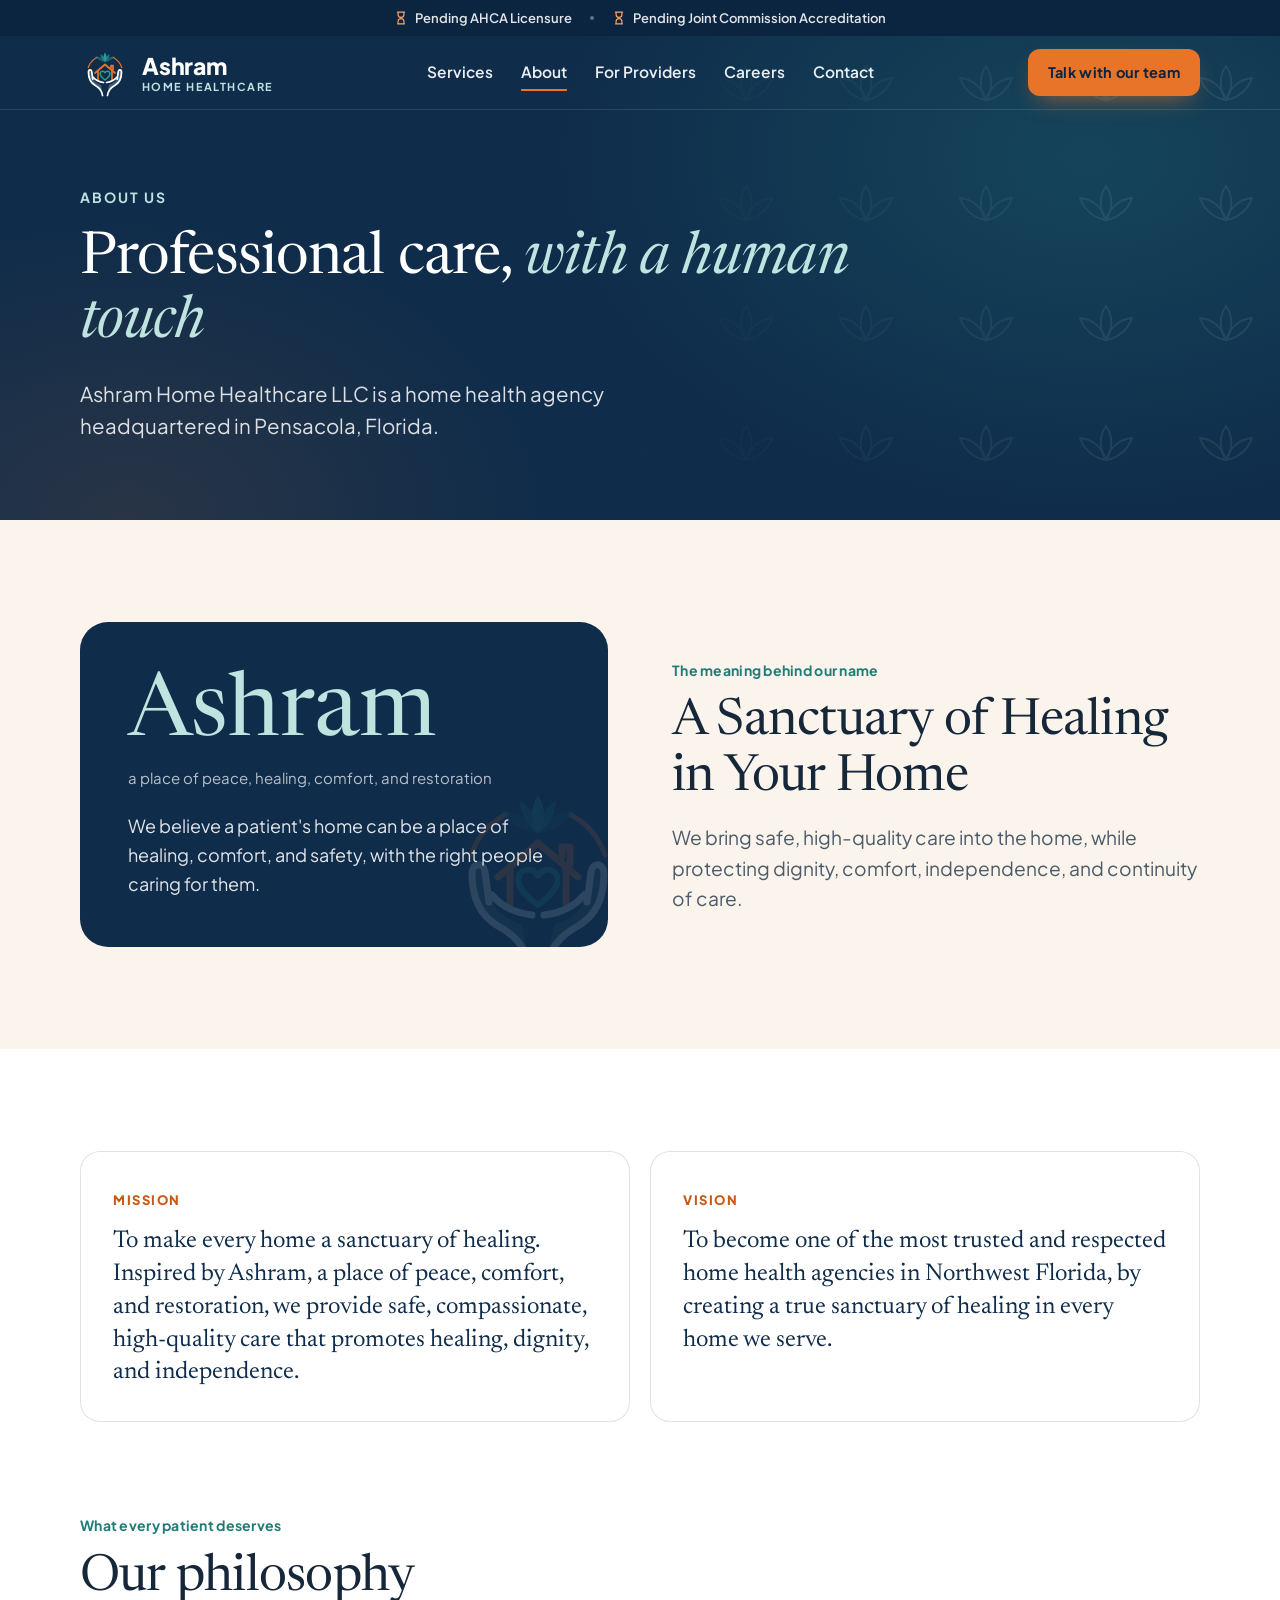
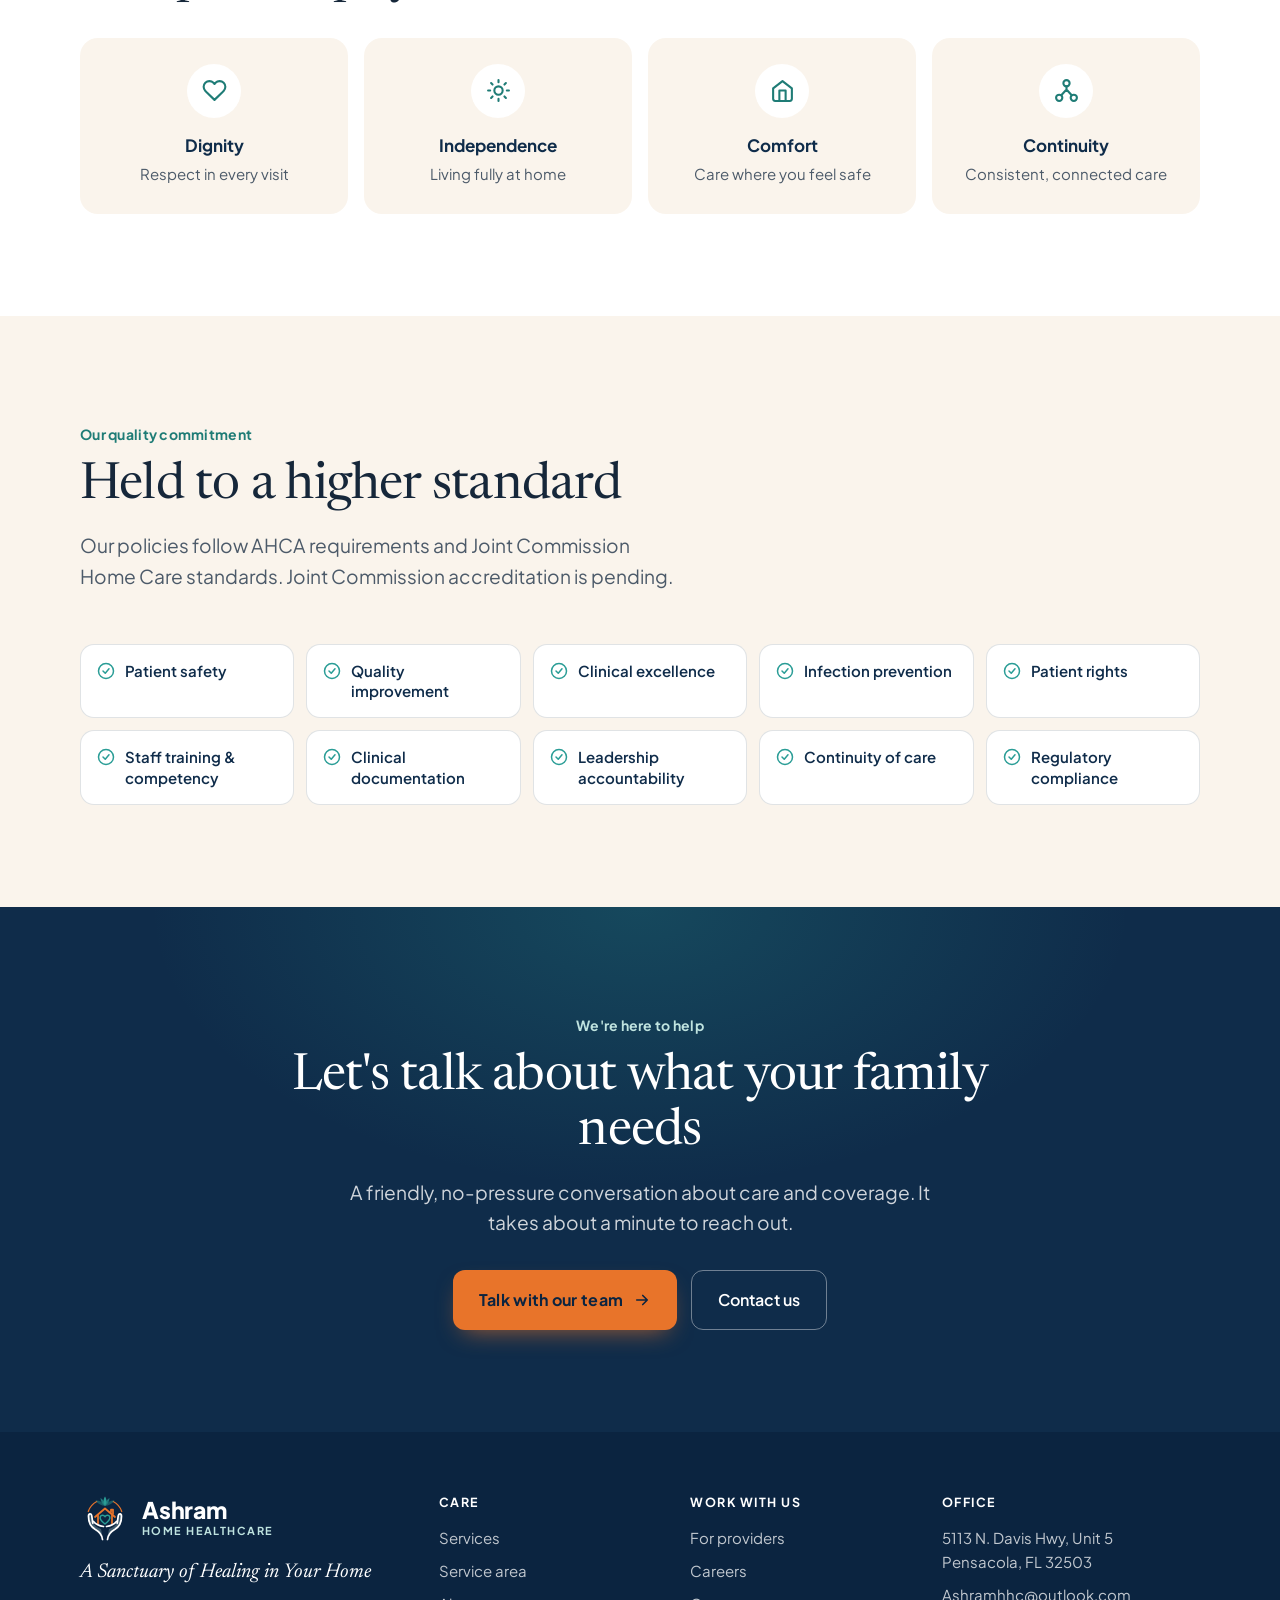
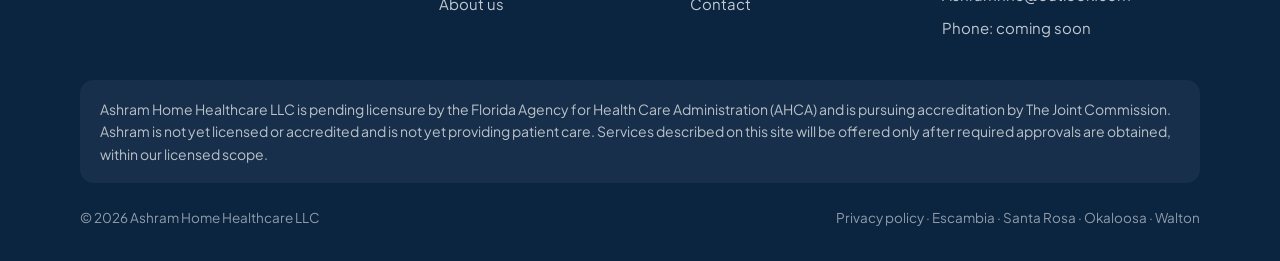
==== about.html @ f052ca24 "Add files via upload" ====
<!DOCTYPE html>
<html lang="en">
<head>
<meta charset="UTF-8">
<meta name="viewport" content="width=device-width, initial-scale=1, viewport-fit=cover">
<title>About Us | Ashram Home Healthcare</title>
<meta name="description" content="The meaning behind Ashram, our mission, vision, and commitment to quality home health care in Pensacola.">
<meta name="theme-color" content="#0F2C4A">
<meta property="og:type" content="website">
<meta property="og:site_name" content="Ashram Home Healthcare">
<meta property="og:title" content="About Us | Ashram Home Healthcare">
<meta property="og:description" content="The meaning behind Ashram, our mission, vision, and commitment to quality home health care in Pensacola.">
<meta property="og:image" content="og-image.png">
<meta name="twitter:card" content="summary_large_image">
<link rel="icon" href="data:image/svg+xml,%3Csvg xmlns='http://www.w3.org/2000/svg' viewBox='0 0 200 200'%3E%3Crect width='200' height='200' rx='40' fill='%23FAF4EC'/%3E%3Cpath d='M62 100 L100 66 L138 100' fill='none' stroke='%23E8742A' stroke-width='12' stroke-linecap='round' stroke-linejoin='round'/%3E%3Cpath d='M100 150 C80 134 70 122 76 110 C82 99 95 101 100 111 C105 101 118 99 124 110 C130 122 120 134 100 150Z' fill='none' stroke='%232A9D96' stroke-width='11'/%3E%3C/svg%3E">
<link rel="preconnect" href="https://fonts.googleapis.com">
<link rel="preconnect" href="https://fonts.gstatic.com" crossorigin>
<link href="https://fonts.googleapis.com/css2?family=Newsreader:ital,opsz,wght@0,6..72,400;0,6..72,500;1,6..72,400&family=Plus+Jakarta+Sans:wght@400;500;600;700;800&display=swap" rel="stylesheet">
<link rel="stylesheet" href="styles.css">
<script src="config.js"></script>
<script type="application/ld+json">{"@context":"https://schema.org","@type":"MedicalBusiness","name":"Ashram Home Healthcare LLC","slogan":"A Sanctuary of Healing in Your Home","email":"Ashramhhc@outlook.com","address":{"@type":"PostalAddress","streetAddress":"5113 N. Davis Highway, Unit 5","addressLocality":"Pensacola","addressRegion":"FL","postalCode":"32503","addressCountry":"US"},"areaServed":["Escambia County, FL","Santa Rosa County, FL","Okaloosa County, FL","Walton County, FL"]}</script>
</head>
<body>
<a class="skip" href="#main">Skip to content</a>
<svg width="0" height="0" style="position:absolute" aria-hidden="true">
  <defs>
    <symbol id="i-phone" viewBox="0 0 24 24"><path fill="none" stroke="currentColor" stroke-width="2" stroke-linecap="round" stroke-linejoin="round" d="M22 16.9v3a2 2 0 0 1-2.2 2 19.8 19.8 0 0 1-8.6-3.1 19.5 19.5 0 0 1-6-6A19.8 19.8 0 0 1 2.1 4.2 2 2 0 0 1 4.1 2h3a2 2 0 0 1 2 1.7c.1 1 .4 1.9.7 2.8a2 2 0 0 1-.5 2.1L8 9.9a16 16 0 0 0 6 6l1.3-1.3a2 2 0 0 1 2.1-.4c.9.3 1.8.6 2.8.7a2 2 0 0 1 1.7 2z"/></symbol>
    <symbol id="i-check" viewBox="0 0 24 24"><path fill="none" stroke="currentColor" stroke-width="2.4" stroke-linecap="round" stroke-linejoin="round" d="M20 6 9 17l-5-5"/></symbol>
    <symbol id="i-check-circle" viewBox="0 0 24 24"><g fill="none" stroke="currentColor" stroke-width="2" stroke-linecap="round" stroke-linejoin="round"><circle cx="12" cy="12" r="10"/><path d="m8 12 3 3 5-6"/></g></symbol>
    <symbol id="i-shield" viewBox="0 0 24 24"><g fill="none" stroke="currentColor" stroke-width="2" stroke-linecap="round" stroke-linejoin="round"><path d="M12 22s8-4 8-10V5l-8-3-8 3v7c0 6 8 10 8 10z"/><path d="m9 12 2 2 4-4"/></g></symbol>
    <symbol id="i-star" viewBox="0 0 24 24"><path fill="currentColor" d="m12 2 3.1 6.3 6.9 1-5 4.9 1.2 6.8L12 17.8 5.8 21l1.2-6.8-5-4.9 6.9-1z"/></symbol>
    <symbol id="i-camera" viewBox="0 0 24 24"><g fill="none" stroke="currentColor" stroke-width="2" stroke-linecap="round" stroke-linejoin="round"><path d="M23 19a2 2 0 0 1-2 2H3a2 2 0 0 1-2-2V8a2 2 0 0 1 2-2h4l2-3h6l2 3h4a2 2 0 0 1 2 2z"/><circle cx="12" cy="13" r="4"/></g></symbol>
    <symbol id="i-arrow-r" viewBox="0 0 24 24"><path fill="none" stroke="currentColor" stroke-width="2.2" stroke-linecap="round" stroke-linejoin="round" d="M5 12h14M13 6l6 6-6 6"/></symbol>
    <symbol id="i-arrow-l" viewBox="0 0 24 24"><path fill="none" stroke="currentColor" stroke-width="2.2" stroke-linecap="round" stroke-linejoin="round" d="M19 12H5M11 6l-6 6 6 6"/></symbol>
    <symbol id="i-pin" viewBox="0 0 24 24"><g fill="none" stroke="currentColor" stroke-width="2" stroke-linecap="round" stroke-linejoin="round"><path d="M21 10c0 7-9 13-9 13S3 17 3 10a9 9 0 0 1 18 0z"/><circle cx="12" cy="10" r="3"/></g></symbol>
    <symbol id="i-clock" viewBox="0 0 24 24"><g fill="none" stroke="currentColor" stroke-width="2" stroke-linecap="round"><circle cx="12" cy="12" r="10"/><path d="M12 6v6l4 2"/></g></symbol>
    <symbol id="i-mail" viewBox="0 0 24 24"><g fill="none" stroke="currentColor" stroke-width="2" stroke-linecap="round" stroke-linejoin="round"><rect x="2" y="4" width="20" height="16" rx="2"/><path d="m22 6-10 7L2 6"/></g></symbol>
    <symbol id="i-lock" viewBox="0 0 24 24"><g fill="none" stroke="currentColor" stroke-width="2" stroke-linecap="round" stroke-linejoin="round"><rect x="3" y="11" width="18" height="11" rx="2"/><path d="M7 11V7a5 5 0 0 1 10 0v4"/></g></symbol>
    <symbol id="i-info" viewBox="0 0 24 24"><g fill="none" stroke="currentColor" stroke-width="2" stroke-linecap="round"><circle cx="12" cy="12" r="10"/><path d="M12 16v-4M12 8h.01"/></g></symbol>
    <symbol id="i-heart" viewBox="0 0 24 24"><path fill="none" stroke="currentColor" stroke-width="2" stroke-linecap="round" stroke-linejoin="round" d="M20.8 4.6a5.5 5.5 0 0 0-7.8 0L12 5.7l-1-1.1a5.5 5.5 0 0 0-7.8 7.8l1 1.1L12 21l7.8-7.5 1-1.1a5.5 5.5 0 0 0 0-7.8z"/></symbol>
    <symbol id="i-hand" viewBox="0 0 24 24"><g fill="none" stroke="currentColor" stroke-width="2" stroke-linecap="round" stroke-linejoin="round"><path d="M11 14h2a2 2 0 0 0 0-4h-3c-.6 0-1.1.2-1.4.6L3 16"/><path d="m7 20 1.6-1.4c.3-.4.8-.6 1.4-.6h4c1.1 0 2.1-.4 2.8-1.2l4.6-4.4a2 2 0 0 0-2.8-2.8L14.4 13.4"/><path d="m2 15 6 6"/></g></symbol>
    <symbol id="i-sun" viewBox="0 0 24 24"><g fill="none" stroke="currentColor" stroke-width="2" stroke-linecap="round"><circle cx="12" cy="12" r="4"/><path d="M12 2v2M12 20v2M4.9 4.9l1.4 1.4M17.7 17.7l1.4 1.4M2 12h2M20 12h2M4.9 19.1l1.4-1.4M17.7 6.3l1.4-1.4"/></g></symbol>
    <symbol id="i-moon" viewBox="0 0 24 24"><path fill="none" stroke="currentColor" stroke-width="2" stroke-linecap="round" stroke-linejoin="round" d="M21 12.8A9 9 0 1 1 11.2 3a7 7 0 0 0 9.8 9.8z"/></symbol>
    <symbol id="i-user" viewBox="0 0 24 24"><g fill="none" stroke="currentColor" stroke-width="2" stroke-linecap="round" stroke-linejoin="round"><path d="M20 21v-2a4 4 0 0 0-4-4H8a4 4 0 0 0-4 4v2"/><circle cx="12" cy="7" r="4"/></g></symbol>
    <symbol id="i-users" viewBox="0 0 24 24"><g fill="none" stroke="currentColor" stroke-width="2" stroke-linecap="round" stroke-linejoin="round"><path d="M17 21v-2a4 4 0 0 0-4-4H5a4 4 0 0 0-4 4v2"/><circle cx="9" cy="7" r="4"/><path d="M23 21v-2a4 4 0 0 0-3-3.9M16 3.1a4 4 0 0 1 0 7.8"/></g></symbol>
    <symbol id="i-home" viewBox="0 0 24 24"><g fill="none" stroke="currentColor" stroke-width="2" stroke-linecap="round" stroke-linejoin="round"><path d="m3 10 9-7 9 7v10a2 2 0 0 1-2 2H5a2 2 0 0 1-2-2z"/><path d="M9 22V12h6v10"/></g></symbol>
    <symbol id="i-bath" viewBox="0 0 24 24"><g fill="none" stroke="currentColor" stroke-width="2" stroke-linecap="round" stroke-linejoin="round"><path d="M9 6 6.5 3.5a1.5 1.5 0 0 0-2.1 0L4 4a1.5 1.5 0 0 0-.4 1V17a2 2 0 0 0 2 2h12a2 2 0 0 0 2-2v-5H2"/><path d="M7 19v2M17 19v2"/></g></symbol>
    <symbol id="i-meal" viewBox="0 0 24 24"><g fill="none" stroke="currentColor" stroke-width="2" stroke-linecap="round" stroke-linejoin="round"><path d="M3 2v7c0 1.1.9 2 2 2h2a2 2 0 0 0 2-2V2M6 2v20M21 15V2a5 5 0 0 0-5 5v6c0 1.1.9 2 2 2h3zm0 0v7"/></g></symbol>
    <symbol id="i-pill" viewBox="0 0 24 24"><g fill="none" stroke="currentColor" stroke-width="2" stroke-linecap="round" stroke-linejoin="round"><path d="m10.5 20.5 10-10a4.95 4.95 0 1 0-7-7l-10 10a4.95 4.95 0 1 0 7 7z"/><path d="m8.5 8.5 7 7"/></g></symbol>
    <symbol id="i-chat" viewBox="0 0 24 24"><path fill="none" stroke="currentColor" stroke-width="2" stroke-linecap="round" stroke-linejoin="round" d="M21 11.5a8.4 8.4 0 0 1-9 8.4 8.5 8.5 0 0 1-3.8-.9L3 21l1.9-5.7A8.5 8.5 0 1 1 21 11.5z"/></symbol>
    <symbol id="i-car" viewBox="0 0 24 24"><g fill="none" stroke="currentColor" stroke-width="2" stroke-linecap="round" stroke-linejoin="round"><path d="M5 17H3v-5l2-5h14l2 5v5h-2"/><circle cx="7" cy="17" r="2"/><circle cx="17" cy="17" r="2"/><path d="M9 17h6M3 12h18"/></g></symbol>
    <symbol id="i-brain" viewBox="0 0 24 24"><g fill="none" stroke="currentColor" stroke-width="2" stroke-linecap="round" stroke-linejoin="round"><path d="M9.5 2A2.5 2.5 0 0 1 12 4.5v15a2.5 2.5 0 0 1-4.96.44 2.5 2.5 0 0 1-2.96-3.08 3 3 0 0 1-.34-5.58 2.5 2.5 0 0 1 1.32-4.24A2.5 2.5 0 0 1 9.5 2z"/><path d="M14.5 2A2.5 2.5 0 0 0 12 4.5v15a2.5 2.5 0 0 0 4.96.44 2.5 2.5 0 0 0 2.96-3.08 3 3 0 0 0 .34-5.58 2.5 2.5 0 0 0-1.32-4.24A2.5 2.5 0 0 0 14.5 2z"/></g></symbol>
    <symbol id="i-hospital" viewBox="0 0 24 24"><g fill="none" stroke="currentColor" stroke-width="2" stroke-linecap="round" stroke-linejoin="round"><rect x="3" y="3" width="18" height="18" rx="3"/><path d="M12 8v8M8 12h8"/></g></symbol>
    <symbol id="i-broom" viewBox="0 0 24 24"><g fill="none" stroke="currentColor" stroke-width="2" stroke-linecap="round" stroke-linejoin="round"><path d="m13 11 8-8"/><path d="M8.5 11.5 12.5 15.5 9 22l-7-7z"/><path d="m6 18 2-2"/></g></symbol>
    <symbol id="i-wallet" viewBox="0 0 24 24"><g fill="none" stroke="currentColor" stroke-width="2" stroke-linecap="round" stroke-linejoin="round"><path d="M20 12V8H6a2 2 0 0 1 0-4h12v4"/><path d="M4 6v12a2 2 0 0 0 2 2h14v-4"/><path d="M18 12a2 2 0 0 0 0 4h4v-4z"/></g></symbol>
    <symbol id="i-doc" viewBox="0 0 24 24"><g fill="none" stroke="currentColor" stroke-width="2" stroke-linecap="round" stroke-linejoin="round"><path d="M14 2H6a2 2 0 0 0-2 2v16a2 2 0 0 0 2 2h12a2 2 0 0 0 2-2V8z"/><path d="M14 2v6h6M9 13h6M9 17h6"/></g></symbol>
    <symbol id="i-flag" viewBox="0 0 24 24"><g fill="none" stroke="currentColor" stroke-width="2" stroke-linecap="round" stroke-linejoin="round"><path d="M4 15s1-1 4-1 5 2 8 2 4-1 4-1V3s-1 1-4 1-5-2-8-2-4 1-4 1z"/><path d="M4 22v-7"/></g></symbol>
    <symbol id="i-medicaid" viewBox="0 0 24 24"><g fill="none" stroke="currentColor" stroke-width="2" stroke-linecap="round" stroke-linejoin="round"><path d="M3 21h18M5 21V10M19 21V10M9 21v-6h6v6M2 10l10-7 10 7"/></g></symbol>


    <symbol id="i-hourglass" viewBox="0 0 24 24"><path fill="none" stroke="currentColor" stroke-width="2" stroke-linecap="round" stroke-linejoin="round" d="M6 2h12M6 22h12M7 2v4a5 5 0 0 0 10 0V2M7 22v-4a5 5 0 0 1 10 0v4"/></symbol>
    <symbol id="i-steth" viewBox="0 0 24 24"><g fill="none" stroke="currentColor" stroke-width="2" stroke-linecap="round" stroke-linejoin="round"><path d="M5 2H4a2 2 0 0 0-2 2v5a6 6 0 0 0 12 0V4a2 2 0 0 0-2-2h-1"/><path d="M8 15v1a6 6 0 0 0 12 0v-4"/><circle cx="20" cy="10" r="2"/></g></symbol>
    <symbol id="i-drop" viewBox="0 0 24 24"><g fill="none" stroke="currentColor" stroke-width="2" stroke-linecap="round" stroke-linejoin="round"><path d="M12 2.7 17.7 8.3a8 8 0 1 1-11.4 0z"/><path d="M12 11v6M9 14h6"/></g></symbol>
    <symbol id="i-bandage" viewBox="0 0 24 24"><g fill="none" stroke="currentColor" stroke-width="2" stroke-linecap="round" stroke-linejoin="round"><rect x="2" y="7" width="20" height="10" rx="5" transform="rotate(-45 12 12)"/><path d="M12 10h.01M10 12h.01M14 12h.01M12 14h.01"/></g></symbol>
    <symbol id="i-book" viewBox="0 0 24 24"><g fill="none" stroke="currentColor" stroke-width="2" stroke-linecap="round" stroke-linejoin="round"><path d="M4 19.5A2.5 2.5 0 0 1 6.5 17H20V2H6.5A2.5 2.5 0 0 0 4 4.5z"/><path d="M6.5 17A2.5 2.5 0 0 0 4 19.5 2.5 2.5 0 0 0 6.5 22H20v-5"/></g></symbol>
    <symbol id="i-network" viewBox="0 0 24 24"><g fill="none" stroke="currentColor" stroke-width="2" stroke-linecap="round" stroke-linejoin="round"><circle cx="12" cy="5" r="3"/><circle cx="5" cy="19" r="3"/><circle cx="19" cy="19" r="3"/><path d="M12 8v3M12 11l-5 5.5M12 11l5 5.5"/></g></symbol>
    <symbol id="i-clipboard" viewBox="0 0 24 24"><g fill="none" stroke="currentColor" stroke-width="2" stroke-linecap="round" stroke-linejoin="round"><rect x="8" y="2" width="8" height="4" rx="1"/><path d="M16 4h2a2 2 0 0 1 2 2v14a2 2 0 0 1-2 2H6a2 2 0 0 1-2-2V6a2 2 0 0 1 2-2h2"/><path d="m9 14 2 2 4-4"/></g></symbol>
    <symbol id="i-briefcase" viewBox="0 0 24 24"><g fill="none" stroke="currentColor" stroke-width="2" stroke-linecap="round" stroke-linejoin="round"><rect x="2" y="7" width="20" height="14" rx="2"/><path d="M16 21V5a2 2 0 0 0-2-2h-4a2 2 0 0 0-2 2v16"/></g></symbol>
    <symbol id="i-building" viewBox="0 0 24 24"><g fill="none" stroke="currentColor" stroke-width="2" stroke-linecap="round" stroke-linejoin="round"><path d="M3 21h18M5 21V5a2 2 0 0 1 2-2h10a2 2 0 0 1 2 2v16M9 7h2M13 7h2M9 11h2M13 11h2M9 15h2M13 15h2"/></g></symbol>
    <symbol id="i-send" viewBox="0 0 24 24"><g fill="none" stroke="currentColor" stroke-width="2" stroke-linecap="round" stroke-linejoin="round"><path d="M22 2 11 13M22 2l-7 20-4-9-9-4z"/></g></symbol>
    <symbol id="i-map" viewBox="0 0 24 24"><g fill="none" stroke="currentColor" stroke-width="2" stroke-linecap="round" stroke-linejoin="round"><path d="M1 6v16l7-4 8 4 7-4V2l-7 4-8-4z"/><path d="M8 2v16M16 6v16"/></g></symbol>
    <symbol id="i-dollar" viewBox="0 0 24 24"><path fill="none" stroke="currentColor" stroke-width="2" stroke-linecap="round" stroke-linejoin="round" d="M12 1v22M17 5H9.5a3.5 3.5 0 0 0 0 7h5a3.5 3.5 0 0 1 0 7H6"/></symbol>
    <symbol id="i-plus" viewBox="0 0 24 24"><path fill="none" stroke="currentColor" stroke-width="2.6" stroke-linecap="round" d="M12 5v14M5 12h14"/></symbol>
    <!-- Logo mark, rebuilt as vector from the Ashram logo -->
    <symbol id="logo-mark" viewBox="0 0 200 200">
      <!-- soft hand fill -->
      <path fill="var(--handfill)" d="M92 190c-3-22-14-32-32-42-17-10-26-27-26-52 0-9 9-11 12-3l5 27c5 13 17 22 33 28z"/>
      <path fill="var(--handfill)" d="M108 190c3-22 14-32 32-42 17-10 26-27 26-52 0-9-9-11-12-3l-5 27c-5 13-17 22-33 28z"/>
      <!-- orange arcs -->
      <path d="M33 78a72 72 0 0 1 34-40" fill="none" stroke="#E8742A" stroke-width="5" stroke-linecap="round"/>
      <path d="M133 38a72 72 0 0 1 34 40" fill="none" stroke="#E8742A" stroke-width="5" stroke-linecap="round"/>
      <!-- lotus -->
      <g fill="#2A9D96">
        <path opacity=".45" d="M100 56c-14-2-30-9-38-22 13-1 31 6 38 22z"/>
        <path opacity=".45" d="M100 56c14-2 30-9 38-22-13-1-31 6-38 22z"/>
        <path opacity=".7" d="M100 56c-9-6-18-18-18-32 10 5 17 17 18 32z"/>
        <path opacity=".7" d="M100 56c9-6 18-18 18-32-10 5-17 17-18 32z"/>
        <path d="M100 56c-7-9-9-24-0-38 9 14 7 29 0 38z"/>
      </g>
      <!-- house -->
      <g fill="none" stroke="#E8742A" stroke-width="7" stroke-linecap="round" stroke-linejoin="round">
        <path d="M60 100 100 66l40 34"/>
        <path d="M124 80V70h8v17"/>
        <path d="M72 92v34M128 92v34"/>
      </g>
      <!-- heart -->
      <path d="M100 128c-15-11-22-20-19-29 3-8 14-9 19 0 5-9 16-8 19 0 3 9-4 18-19 29z" fill="none" stroke="#2A9D96" stroke-width="6" stroke-linejoin="round"/>
      <!-- hands -->
      <g fill="none" stroke="var(--hand)" stroke-width="7" stroke-linecap="round" stroke-linejoin="round">
        <path d="M90 190c-2-20-12-31-30-41-17-10-26-27-26-52 0-12 12-12 13-2l4 30"/>
        <path d="M54 118c9 11 24 18 40 20"/>
        <path d="M110 190c2-20 12-31 30-41 17-10 26-27 26-52 0-12-12-12-13-2l-4 30"/>
        <path d="M146 118c-9 11-24 18-40 20"/>
      </g>
    </symbol>
  </defs>
</svg>
<header class="header" id="header">
  <div class="statusbar if-pending" role="note">
    <span><svg><use href="#i-hourglass"/></svg>Pending AHCA Licensure</span>
    <i class="sep"></i>
    <span><svg><use href="#i-hourglass"/></svg>Pending Joint Commission Accreditation</span>
  </div>
  <div class="header-row">
    <div class="wrap">
      <a href="index.html" class="brand" aria-label="Ashram Home Healthcare, home">
        <svg class="logo" aria-hidden="true"><use href="#logo-mark"/></svg>
        <span class="brand-text"><span class="brand-name">Ashram</span><span class="brand-sub">Home Healthcare</span></span>
      </a>
      <nav class="nav" aria-label="Main">
        <a href="services.html">Services</a>
        <a href="about.html" aria-current="page">About</a>
        <a href="referrals.html">For Providers</a>
        <a href="careers.html">Careers</a>
        <a href="contact.html">Contact</a>
      </nav>
      <div class="header-cta">
        <a class="header-phone if-phone" data-phone-link href="#"><svg><use href="#i-phone"/></svg><span data-phone></span></a>
        <button class="btn btn-primary" data-open="family">Talk with our team</button>
        <button class="menu-btn" id="menuBtn" aria-label="Open menu" aria-expanded="false" aria-controls="mobileNav">
          <svg viewBox="0 0 24 24" fill="none" stroke="currentColor" stroke-width="2.2" stroke-linecap="round"><path d="M4 7h16M4 12h16M4 17h16"/></svg>
        </button>
      </div>
    </div>
  </div>
</header>
<nav class="mobile-nav" id="mobileNav" aria-label="Mobile">
  <button class="mobile-close" id="menuClose" aria-label="Close menu"><svg viewBox="0 0 24 24" fill="none" stroke="currentColor" stroke-width="2.2" stroke-linecap="round"><path d="M6 6l12 12M18 6 6 18"/></svg></button>
  <a href="index.html">Home</a>
  <a href="services.html">Services</a>
  <a href="about.html">About</a>
  <a href="referrals.html">For Providers</a>
  <a href="careers.html">Careers</a>
  <a href="contact.html">Contact</a>
  <button class="btn btn-primary" data-open="family">Talk with our team</button>
</nav>
<main id="main">
<section class="hero hero-sub">
  <div class="hero-pattern" aria-hidden="true"></div>
  <div class="wrap">
    <span class="company reveal">About us</span>
    <h1 class="reveal d1">Professional care, <em>with a human touch</em></h1>
    <p class="lede reveal d2">Ashram Home Healthcare LLC is a home health agency headquartered in Pensacola, Florida.</p>
    
  </div>
</section>

<section class="section bg-cream">
  <div class="wrap two-col">
    <div class="meaning-card reveal">
      <div class="word">Ashram</div>
      <div class="pron">a place of peace, healing, comfort, and restoration</div>
      <p>We believe a patient's home can be a place of healing, comfort, and safety, with the right people caring for them.</p>
      <svg class="logo" aria-hidden="true"><use href="#logo-mark"/></svg>
    </div>
    <div class="reveal d1">
      <span class="eyebrow">The meaning behind our name</span>
      <h2>A Sanctuary of Healing in Your Home</h2>
      <p class="lede">We bring safe, high-quality care into the home, while protecting dignity, comfort, independence, and continuity of care.</p>
    </div>
  </div>
</section>
<section class="section bg-white">
  <div class="wrap">
    <div class="mv">
      <div class="mv-card reveal"><span class="k">Mission</span><p>To make every home a sanctuary of healing. Inspired by Ashram, a place of peace, comfort, and restoration, we provide safe, compassionate, high-quality care that promotes healing, dignity, and independence.</p></div>
      <div class="mv-card reveal d1"><span class="k">Vision</span><p>To become one of the most trusted and respected home health agencies in Northwest Florida, by creating a true sanctuary of healing in every home we serve.</p></div>
    </div>
    <div class="section-head reveal" style="margin:clamp(56px,7vw,88px) 0 32px"><span class="eyebrow">What every patient deserves</span><h2>Our philosophy</h2></div>
    <div class="values">
      <div class="value reveal"><span class="vi"><svg><use href="#i-heart"/></svg></span><strong>Dignity</strong><span>Respect in every visit</span></div>
      <div class="value reveal d1"><span class="vi"><svg><use href="#i-sun"/></svg></span><strong>Independence</strong><span>Living fully at home</span></div>
      <div class="value reveal d2"><span class="vi"><svg><use href="#i-home"/></svg></span><strong>Comfort</strong><span>Care where you feel safe</span></div>
      <div class="value reveal d3"><span class="vi"><svg><use href="#i-network"/></svg></span><strong>Continuity</strong><span>Consistent, connected care</span></div>
    </div>
  </div>
</section>
<section class="section bg-cream">
  <div class="wrap">
    <div class="section-head reveal"><span class="eyebrow">Our quality commitment</span><h2>Held to a higher standard</h2>
      <p class="lede">Our policies follow AHCA requirements and Joint Commission Home Care standards.<span class="if-pending"> Joint Commission accreditation is pending.</span></p></div>
    <div class="quality">
      <div class="q-item reveal"><svg><use href="#i-check-circle"/></svg>Patient safety</div><div class="q-item reveal"><svg><use href="#i-check-circle"/></svg>Quality improvement</div><div class="q-item reveal"><svg><use href="#i-check-circle"/></svg>Clinical excellence</div><div class="q-item reveal"><svg><use href="#i-check-circle"/></svg>Infection prevention</div><div class="q-item reveal"><svg><use href="#i-check-circle"/></svg>Patient rights</div><div class="q-item reveal"><svg><use href="#i-check-circle"/></svg>Staff training &amp; competency</div><div class="q-item reveal"><svg><use href="#i-check-circle"/></svg>Clinical documentation</div><div class="q-item reveal"><svg><use href="#i-check-circle"/></svg>Leadership accountability</div><div class="q-item reveal"><svg><use href="#i-check-circle"/></svg>Continuity of care</div><div class="q-item reveal"><svg><use href="#i-check-circle"/></svg>Regulatory compliance</div>
    </div>
  </div>
</section>
<section class="section final">
  <div class="wrap reveal">
    <span class="eyebrow">We're here to help</span>
    <h2>Let's talk about what your family needs</h2>
    <p class="lede">A friendly, no-pressure conversation about care and coverage. It takes about a minute to reach out.</p>
    <div class="final-actions">
      <button class="btn btn-primary" data-open="family">Talk with our team <svg><use href="#i-arrow-r"/></svg></button>
      <a class="btn btn-soft if-phone" data-phone-link href="#"><svg><use href="#i-phone"/></svg>Call <span data-phone></span></a>
      <a class="btn btn-soft if-no-phone" href="contact.html">Contact us</a>
    </div>
  </div>
</section>
</main>
<footer class="footer">
  <div class="wrap">
    <div class="footer-grid">
      <div>
        <a href="index.html" class="brand" aria-label="Ashram Home Healthcare">
          <svg class="logo" aria-hidden="true"><use href="#logo-mark"/></svg>
          <span class="brand-text"><span class="brand-name">Ashram</span><span class="brand-sub">Home Healthcare</span></span>
        </a>
        <p style="font-family:var(--serif);font-style:italic;font-size:20px;color:#fff">A Sanctuary of Healing in Your Home</p>
      </div>
      <div><h4>Care</h4><ul><li><a href="services.html">Services</a></li><li><a href="index.html#area">Service area</a></li><li><a href="about.html">About us</a></li></ul></div>
      <div><h4>Work with us</h4><ul><li><a href="referrals.html">For providers</a></li><li><a href="careers.html">Careers</a></li><li><a href="contact.html">Contact</a></li></ul></div>
      <div><h4>Office</h4><ul><li>5113 N. Davis Hwy, Unit 5<br>Pensacola, FL 32503</li><li><a data-email href="#"></a></li><li class="if-phone">Phone: <a data-phone-link href="#"><span data-phone></span></a></li><li class="if-fax">Fax: <span data-fax></span></li><li class="if-no-phone">Phone: coming soon</li></ul></div>
    </div>
    <p class="disclaimer if-pending">Ashram Home Healthcare LLC is pending licensure by the Florida Agency for Health Care Administration (AHCA) and is pursuing accreditation by The Joint Commission. Ashram is not yet licensed or accredited and is not yet providing patient care. Services described on this site will be offered only after required approvals are obtained, within our licensed scope.</p>
    <div class="footer-bottom">
      <span>&copy; <span id="yr">2026</span> Ashram Home Healthcare LLC</span>
      <span><a href="privacy.html">Privacy policy</a> &middot; Escambia &middot; Santa Rosa &middot; Okaloosa &middot; Walton</span>
    </div>
  </div>
</footer>
<div class="call-bar" id="callBar">
  <a class="c1 if-phone" data-phone-link href="#"><svg><use href="#i-phone"/></svg>Call</a>
  <a class="c1 if-no-phone" href="contact.html"><svg><use href="#i-mail"/></svg>Contact</a>
  <button class="c2" data-open="family">Talk with our team</button>
</div>
<div class="flow" id="flow" role="dialog" aria-modal="true" aria-labelledby="flowTitleTxt" aria-hidden="true">
  <div class="flow-panel">
    <div class="flow-top">
      <svg class="logo logo--color" aria-hidden="true"><use href="#logo-mark"/></svg>
      <div class="ft-title"><span id="flowTitleTxt">Ashram Home Healthcare</span><small>About 1 minute &middot; No commitment</small></div>
      <button class="flow-close" id="flowClose" aria-label="Close"><svg viewBox="0 0 24 24" fill="none" stroke="currentColor" stroke-width="2.2" stroke-linecap="round"><path d="M6 6l12 12M18 6 6 18"/></svg></button>
    </div>
    <div class="flow-progress" id="flowProgress" aria-hidden="true"></div>
    <div class="flow-body" id="flowBody" aria-live="polite"></div>
    <div class="flow-foot" id="flowFoot">
      <button class="link-btn" id="flowBack"><svg><use href="#i-arrow-l"/></svg>Back</button>
      <button class="btn btn-primary" id="flowNext" disabled>Continue</button>
    </div>
  </div>
</div>
<script src="main.js"></script>
</body>
</html>
---- styles.css ----
/* Ashram Home Healthcare — shared styles */
:root{
  --navy-900:#0B2440;--navy-800:#0F2C4A;--navy-700:#17426E;
  --teal-600:#1F7C76;--teal-500:#2A9D96;--teal-200:#BFE3DF;--teal-100:#E3F2EF;
  --orange-600:#C95A16;--orange-500:#E8742A;--orange-100:#FCE9DB;
  --cream:#FAF4EC;--cream-2:#F3EAE0;--sand:#EADFD2;
  --ink:#16273A;--muted:#4C5A69;--line:rgba(22,39,58,.13);
  --radius-lg:28px;--radius-md:20px;
  --shadow-soft:0 20px 50px -20px rgba(11,36,64,.25);
  --shadow-card:0 2px 0 rgba(11,36,64,.04),0 18px 40px -24px rgba(11,36,64,.35);
  --serif:"Newsreader",Georgia,"Times New Roman",serif;
  --sans:"Plus Jakarta Sans",system-ui,-apple-system,"Segoe UI",sans-serif;
  --wrap:1200px;--bar-h:36px;--row-h:74px;--header-h:110px;
}
html.licensed{--bar-h:0px;--header-h:74px}
*,*::before,*::after{box-sizing:border-box}
html{-webkit-text-size-adjust:100%;scroll-behavior:smooth;scroll-padding-top:calc(var(--header-h) + 16px)}
body{margin:0;font-family:var(--sans);font-size:18px;line-height:1.6;color:var(--ink);background:var(--cream);-webkit-font-smoothing:antialiased;-webkit-tap-highlight-color:transparent;overflow-x:hidden}
body.locked{overflow:hidden}
img,svg{display:block;max-width:100%}
a{color:inherit}
button{font:inherit;cursor:pointer}
.wrap{max-width:var(--wrap);margin:0 auto;padding:0 clamp(20px,4vw,40px)}
.sr-only{position:absolute;width:1px;height:1px;overflow:hidden;clip:rect(0,0,0,0)}
.skip{position:absolute;left:16px;top:-60px;background:var(--orange-500);color:var(--navy-900);padding:10px 16px;border-radius:10px;z-index:400;font-weight:700;text-decoration:none}
.skip:focus{top:12px}
:focus-visible{outline:3px solid var(--orange-500);outline-offset:3px;border-radius:6px}

/* Licensed / pending switch */
html.licensed .if-pending,html:not(.licensed) .if-open{display:none!important}
html:not(.has-phone) .if-phone,html.has-phone .if-no-phone{display:none!important}
html:not(.has-fax) .if-fax,html.has-fax .if-no-fax{display:none!important}

/* Type */
h1,h2,h3{font-family:var(--serif);font-weight:400;letter-spacing:-.015em;line-height:1.08;margin:0}
h1{font-size:clamp(42px,5.4vw,74px)}
h2{font-size:clamp(32px,4vw,52px)}
h3{font-size:clamp(21px,1.9vw,25px);line-height:1.2}
p{margin:0}
.eyebrow{display:inline-block;font-size:14px;font-weight:700;letter-spacing:.02em;color:var(--teal-600);margin-bottom:14px}
.lede{font-size:clamp(17px,1.5vw,20px);color:var(--muted);max-width:600px;margin-top:16px}
.section{padding:clamp(72px,8vw,108px) 0}
.section-head{max-width:720px;margin-bottom:clamp(32px,4.5vw,52px)}
.section-head.center{text-align:center;margin-left:auto;margin-right:auto}
.section-head.center .lede{margin-left:auto;margin-right:auto}
.bg-white{background:#fff}.bg-cream{background:var(--cream)}
.fine{font-size:14px;color:var(--muted);margin-top:22px}

/* Buttons */
.btn{display:inline-flex;align-items:center;justify-content:center;gap:10px;border:0;border-radius:12px;padding:16px 26px;font-weight:700;font-size:16px;letter-spacing:.02em;text-decoration:none;transition:transform .2s,background .2s,box-shadow .2s;white-space:nowrap}
.btn-primary{background:var(--orange-500);color:var(--navy-900);box-shadow:0 10px 24px -10px rgba(232,116,42,.7)}
.btn-primary:hover{background:#F0843C;transform:translateY(-2px)}
.btn-soft{background:transparent;color:inherit;border:1.5px solid currentColor;font-weight:600;letter-spacing:0}
.btn-soft:hover{background:rgba(127,127,127,.1)}
.btn svg{width:18px;height:18px}
.text-link{background:none;border:0;padding:0;color:var(--orange-600);font-weight:700;text-decoration:none;display:inline-flex;align-items:center;gap:6px;font-size:16px}
.text-link svg{width:18px;height:18px;transition:transform .2s}
.text-link:hover svg{transform:translateX(3px)}

/* Badges */
.badges{display:flex;flex-wrap:wrap;gap:10px}
.badge{display:inline-flex;align-items:center;gap:9px;padding:9px 16px 9px 12px;border-radius:999px;font-size:14.5px;font-weight:700;border:1.5px solid}
.badge svg{width:17px;height:17px}
.badge-dark{color:#fff;border-color:rgba(255,255,255,.28);background:rgba(255,255,255,.06)}
.badge-dark svg{color:#F7A46A}

/* Header */
.header{position:fixed;inset:0 0 auto 0;z-index:100;transition:transform .35s}
.header.is-hidden{transform:translateY(calc(-1 * var(--header-h)))}
.statusbar{height:var(--bar-h);background:var(--navy-900);color:rgba(255,255,255,.88);font-size:13px;font-weight:600;display:flex;align-items:center;justify-content:center;gap:18px;padding:0 16px;white-space:nowrap;overflow:hidden}
.statusbar span{display:inline-flex;align-items:center;gap:7px}
.statusbar svg{width:14px;height:14px;color:#F7A46A}
.statusbar .sep{width:4px;height:4px;border-radius:50%;background:rgba(255,255,255,.35)}
.header-row{height:var(--row-h);transition:background .35s,box-shadow .35s,border-color .35s;border-bottom:1px solid rgba(255,255,255,.12)}
.header-row .wrap{height:100%;display:flex;align-items:center;justify-content:space-between;gap:20px}
.header.is-solid .header-row{background:rgba(250,244,236,.95);backdrop-filter:saturate(1.4) blur(14px);-webkit-backdrop-filter:saturate(1.4) blur(14px);border-color:var(--line);box-shadow:0 6px 24px -18px rgba(11,36,64,.5)}
.brand{display:flex;align-items:center;gap:12px;text-decoration:none;color:#fff;flex-shrink:0}
.brand svg{width:50px;height:50px}
.brand-text{display:flex;flex-direction:column;line-height:1}
.brand-name{font-weight:800;font-size:23px;letter-spacing:-.01em}
.brand-sub{font-size:11px;font-weight:700;letter-spacing:.13em;text-transform:uppercase;color:var(--teal-200);margin-top:4px}
.header.is-solid .brand{color:var(--navy-700)}
.header.is-solid .brand-sub{color:var(--teal-600)}
.logo{--hand:#fff;--handfill:rgba(191,227,223,.28)}
.header.is-solid .logo,.logo--color{--hand:#17426E;--handfill:rgba(42,157,150,.18)}
.nav{display:flex;align-items:center;gap:28px;white-space:nowrap}
.nav a{text-decoration:none;font-weight:600;font-size:15.5px;color:rgba(255,255,255,.92);position:relative;padding:6px 0}
.nav a::after{content:"";position:absolute;left:0;right:0;bottom:0;height:2px;background:var(--orange-500);transform:scaleX(0);transform-origin:left;transition:transform .25s}
.nav a:hover::after,.nav a[aria-current="page"]::after{transform:scaleX(1)}
.header.is-solid .nav a{color:var(--ink)}
.header-cta{display:flex;align-items:center;gap:16px}
.header-phone{color:#fff;text-decoration:none;font-weight:700;font-size:15px;display:flex;align-items:center;gap:7px;white-space:nowrap}
.header-phone svg{width:16px;height:16px}
.header.is-solid .header-phone{color:var(--navy-700)}
.header .btn{padding:12px 20px;font-size:14.5px}
.menu-btn{display:none;background:none;border:0;color:#fff;width:44px;height:44px;align-items:center;justify-content:center}
.header.is-solid .menu-btn{color:var(--navy-700)}
.menu-btn svg{width:26px;height:26px}
.mobile-nav{position:fixed;inset:0;z-index:150;background:var(--navy-800);color:#fff;padding:96px 28px 40px;display:flex;flex-direction:column;gap:4px;opacity:0;visibility:hidden;transition:opacity .3s,visibility .3s;overflow-y:auto}
.mobile-nav.open{opacity:1;visibility:visible}
.mobile-nav a{font-family:var(--serif);font-size:32px;text-decoration:none;padding:8px 0;border-bottom:1px solid rgba(255,255,255,.1)}
.mobile-nav .btn{margin-top:26px;font-family:var(--sans);font-size:16px;border:0}
.mobile-close{position:absolute;top:24px;right:20px;background:none;border:0;color:#fff;width:44px;height:44px}

/* Hero */
.hero{position:relative;background:var(--navy-800);color:#fff;overflow:hidden;isolation:isolate}
.hero::before{content:"";position:absolute;inset:0;z-index:-2;background:radial-gradient(900px 600px at 85% 30%,rgba(42,157,150,.22),transparent 60%),radial-gradient(700px 500px at 10% 100%,rgba(232,116,42,.12),transparent 60%)}
.hero-pattern{position:absolute;right:-80px;top:40px;width:62%;height:120%;z-index:-1;opacity:.09;pointer-events:none;background-image:url("data:image/svg+xml,%3Csvg xmlns='http://www.w3.org/2000/svg' width='120' height='120' viewBox='0 0 120 120'%3E%3Cg fill='none' stroke='%23BFE3DF' stroke-width='2'%3E%3Cpath d='M60 26c7 10 7 24 0 34c-7-10-7-24 0-34z'/%3E%3Cpath d='M60 60c-12-2-22-10-26-22c12 1 22 9 26 22z'/%3E%3Cpath d='M60 60c12-2 22-10 26-22c-12 1-22 9-26 22z'/%3E%3C/g%3E%3C/svg%3E");-webkit-mask-image:linear-gradient(to left,#000 30%,transparent 95%);mask-image:linear-gradient(to left,#000 30%,transparent 95%)}
.hero-main{padding:calc(var(--header-h) + clamp(48px,7vw,88px)) 0 clamp(72px,8vw,108px)}
.hero-sub{padding:calc(var(--header-h) + clamp(44px,6vw,76px)) 0 clamp(56px,6vw,84px)}
.hero-grid{display:grid;grid-template-columns:1.1fr .9fr;gap:clamp(40px,6vw,80px);align-items:center}
.hero .company{display:block;font-size:14px;font-weight:700;letter-spacing:.14em;text-transform:uppercase;color:var(--teal-200);margin-bottom:20px}
.hero h1 em{font-style:italic;color:var(--teal-200)}
.hero .lede{color:rgba(255,255,255,.85);max-width:540px;font-size:clamp(18px,1.6vw,21px);margin-top:22px}
.hero .badges{margin-top:26px}
.hero-actions{display:flex;flex-wrap:wrap;align-items:center;gap:14px;margin-top:32px}
.hero-actions .btn-soft{color:#fff;border-color:rgba(255,255,255,.4)}
.hero-sub h1{font-size:clamp(38px,4.6vw,62px);max-width:820px}

/* Emblem (photo-free hero visual) */
.emblem{position:relative;aspect-ratio:1/1;width:min(100%,470px);margin-left:auto}
.emblem-core{position:absolute;inset:12%;border-radius:50%;background:radial-gradient(circle at 50% 40%,rgba(42,157,150,.35),rgba(15,44,74,.2) 70%);display:grid;place-items:center;box-shadow:inset 0 0 0 1px rgba(191,227,223,.25)}
.emblem-core::before,.emblem-core::after{content:"";position:absolute;border-radius:50%;border:1px dashed rgba(191,227,223,.28)}
.emblem-core::before{inset:-9%}
.emblem-core::after{inset:-20%;border-style:solid;border-color:rgba(191,227,223,.12)}
.emblem-core .logo{width:56%;height:56%}
.float-chip{position:absolute;display:inline-flex;align-items:center;gap:10px;background:var(--cream);color:var(--navy-800);border-radius:999px;padding:10px 16px 10px 10px;font-weight:700;font-size:14.5px;box-shadow:0 18px 40px -16px rgba(0,0,0,.55);animation:bob 6s ease-in-out infinite;white-space:nowrap}
.float-chip i{width:32px;height:32px;border-radius:50%;background:var(--teal-100);color:var(--teal-600);display:grid;place-items:center;font-style:normal}
.float-chip i svg{width:17px;height:17px}
.float-chip.c1{top:6%;left:-2%}
.float-chip.c2{top:26%;right:-6%;animation-delay:-1.5s}
.float-chip.c3{bottom:20%;left:-8%;animation-delay:-3s}
.float-chip.c4{bottom:4%;right:4%;animation-delay:-4.5s}
@keyframes bob{0%,100%{transform:translateY(0)}50%{transform:translateY(-8px)}}

/* Situation cards */
.sits{display:grid;grid-template-columns:repeat(3,1fr);gap:18px}
.sit{background:#fff;border:1px solid var(--line);border-radius:var(--radius-md);padding:28px 26px;display:flex;flex-direction:column;gap:12px;text-decoration:none;color:var(--ink);transition:transform .3s,box-shadow .3s,border-color .3s}
.sit:hover{transform:translateY(-5px);box-shadow:var(--shadow-card);border-color:rgba(42,157,150,.5)}
.sit .si{width:50px;height:50px;border-radius:15px;background:var(--teal-100);color:var(--teal-600);display:grid;place-items:center}
.sit .si svg{width:25px;height:25px}
.sit strong{font-family:var(--serif);font-weight:400;font-size:23px;line-height:1.2;color:var(--navy-800)}
.sit p{font-size:16px;color:var(--muted)}
.sit .tag{margin-top:auto;padding-top:6px;font-size:13.5px;font-weight:700;color:var(--orange-600);display:flex;align-items:center;gap:6px}
.sit .tag svg{width:15px;height:15px;transition:transform .2s}
.sit:hover .tag svg{transform:translateX(3px)}
.sits-foot{margin-top:28px;display:flex;flex-wrap:wrap;align-items:center;justify-content:space-between;gap:16px;background:var(--cream);border-radius:16px;padding:20px 24px}
.sits-foot p{font-size:16.5px;color:var(--navy-800);font-weight:600}

/* Why */
.why{display:grid;grid-template-columns:repeat(4,1fr);gap:18px}
.why-item{padding:26px 22px;border-radius:18px;background:var(--cream-2)}
.why-item .wi{width:48px;height:48px;border-radius:14px;background:#fff;color:var(--navy-700);display:grid;place-items:center;margin-bottom:16px}
.why-item .wi svg{width:24px;height:24px}
.why-item strong{display:block;font-size:18px;color:var(--navy-800);line-height:1.3}
.why-item span{display:block;font-size:15.5px;color:var(--muted);margin-top:6px}

/* Steps */
.steps{display:grid;grid-template-columns:repeat(3,1fr);gap:20px;counter-reset:st}
.steps.four{grid-template-columns:repeat(4,1fr)}
.st{background:#fff;border:1px solid var(--line);border-radius:18px;padding:26px 24px;position:relative}
.bg-white .st{background:var(--cream)}
.st::before{counter-increment:st;content:counter(st);width:36px;height:36px;border-radius:50%;background:var(--navy-700);color:#fff;font-weight:800;font-size:15px;display:grid;place-items:center;margin-bottom:16px}
.st h3{font-size:22px;margin-bottom:8px}
.st p{font-size:16px;color:var(--muted)}
.note{margin-top:28px;display:flex;gap:12px;align-items:flex-start;background:var(--orange-100);border-radius:16px;padding:16px 20px;font-size:16px;color:var(--navy-800)}
.note svg{width:20px;height:20px;color:var(--orange-600);flex-shrink:0;margin-top:3px}
.note.teal{background:var(--teal-100)}
.note.teal svg{color:var(--teal-600)}

/* Cost */
.cost{display:grid;grid-template-columns:1fr 1fr;gap:clamp(32px,5vw,72px);align-items:center}
.cost-card{background:var(--navy-800);color:#fff;border-radius:var(--radius-lg);padding:clamp(28px,4vw,44px)}
.cost-card ul{list-style:none;padding:0;margin:0;display:grid;gap:16px}
.cost-card li{display:flex;gap:14px;align-items:flex-start;font-size:17px}
.cost-card li svg{width:22px;height:22px;color:var(--teal-200);flex-shrink:0;margin-top:3px}
.cost-card li span{color:rgba(255,255,255,.75);display:block;font-size:15.5px}
.cost-card .btn{margin-top:28px}

/* Choice band (launch only) */
.choice-band{background:var(--teal-600);color:#fff;text-align:center}
.choice-band .eyebrow{color:var(--teal-100)}
.choice-band h2{max-width:780px;margin:0 auto}
.choice-band p{max-width:620px;margin:16px auto 0;color:rgba(255,255,255,.88);font-size:18px}

/* Area + map */
.area{display:grid;grid-template-columns:.85fr 1.15fr;gap:clamp(32px,5vw,64px);align-items:center}
.county-list{display:grid;grid-template-columns:1fr 1fr;gap:10px;margin-top:24px}
.county-list div{display:flex;align-items:center;gap:10px;background:#fff;border:1px solid var(--line);border-radius:14px;padding:13px 15px;font-weight:700;color:var(--navy-800)}
.county-list svg{width:18px;height:18px;color:var(--teal-500)}
.county-list small{display:block;font-weight:500;font-size:13.5px;color:var(--muted)}
.mini-check{display:flex;gap:8px;margin-top:20px;max-width:440px}
.mini-check input{flex:1;min-width:0;font:inherit;font-size:16px;padding:12px 14px;border-radius:12px;border:1.5px solid var(--line);background:#fff;color:var(--ink)}
.mini-check input:focus{outline:none;border-color:var(--teal-500)}
.mini-check button{border:0;border-radius:12px;background:var(--navy-700);color:#fff;font-weight:700;padding:0 18px;font-size:15px}
.mini-result{margin-top:10px;font-size:15.5px;font-weight:600;min-height:24px}
.mini-result.yes{color:var(--teal-600)}
.mini-result.maybe{color:var(--orange-600)}
.map-wrap{position:relative;background:linear-gradient(180deg,#F6EFE6,#EFE6DA);border-radius:var(--radius-lg);overflow:hidden;box-shadow:var(--shadow-soft);border:1px solid var(--line)}
.map-wrap svg{width:100%;height:auto}
.county{fill:#BFE3DF;stroke:#fff;stroke-width:3;transition:fill .3s}
.county.on{fill:var(--teal-500)}
.county-label{font-family:var(--sans);font-weight:800;font-size:15px;fill:var(--navy-800);letter-spacing:.02em;pointer-events:none}
.county-label.on{fill:#fff}
.city-dot{fill:var(--navy-700)}
.city-dot.hq{fill:var(--orange-500)}
.city-label{font-family:var(--sans);font-size:12px;font-weight:600;fill:var(--navy-800)}
.map-legend{position:absolute;left:16px;bottom:14px;background:rgba(255,255,255,.92);border-radius:12px;padding:8px 12px;font-size:12.5px;color:var(--navy-800);font-weight:600;display:flex;gap:14px;flex-wrap:wrap}
.map-legend i{display:inline-block;width:10px;height:10px;border-radius:50%;margin-right:6px;vertical-align:-1px}

/* Pro strip */
.pro-strip{display:grid;grid-template-columns:1fr 1fr;gap:18px}
.pro{display:flex;align-items:center;gap:18px;background:#fff;border:1px solid var(--line);border-radius:18px;padding:22px 24px;text-decoration:none;color:var(--ink);transition:transform .25s,box-shadow .25s}
.pro:hover{transform:translateY(-3px);box-shadow:var(--shadow-card)}
.pro .pi{width:52px;height:52px;border-radius:16px;background:var(--navy-700);color:#fff;display:grid;place-items:center;flex-shrink:0}
.pro .pi svg{width:25px;height:25px}
.pro strong{display:block;font-size:18px;color:var(--navy-800)}
.pro span{font-size:15px;color:var(--muted)}
.pro .arrow{margin-left:auto;color:var(--orange-600)}
.pro .arrow svg{width:22px;height:22px}

/* Final CTA */
.final{background:var(--navy-800);color:#fff;position:relative;overflow:hidden;isolation:isolate;text-align:center}
.final::before{content:"";position:absolute;inset:0;z-index:-1;background:radial-gradient(700px 400px at 50% 0%,rgba(42,157,150,.25),transparent 70%)}
.final .eyebrow{color:var(--teal-200)}
.final h2{max-width:760px;margin:0 auto}
.final .lede{color:rgba(255,255,255,.8);margin:16px auto 0}
.final-actions{display:flex;flex-wrap:wrap;justify-content:center;gap:14px;margin-top:32px}
.final .btn-soft{color:#fff;border-color:rgba(255,255,255,.4)}

/* Services page */
.svc-list{display:grid;gap:16px}
.svc{background:#fff;border:1px solid var(--line);border-radius:var(--radius-md);overflow:hidden;transition:box-shadow .3s}
.svc[open]{box-shadow:var(--shadow-card)}
.svc summary{list-style:none;cursor:pointer;display:flex;align-items:center;gap:20px;padding:24px 26px}
.svc summary::-webkit-details-marker{display:none}
.svc .si{width:56px;height:56px;border-radius:16px;background:var(--teal-100);color:var(--teal-600);display:grid;place-items:center;flex-shrink:0;transition:background .3s,color .3s}
.svc[open] .si{background:var(--navy-700);color:#fff}
.svc .si svg{width:27px;height:27px}
.svc summary strong{display:block;font-family:var(--serif);font-weight:400;font-size:clamp(22px,2vw,27px);color:var(--navy-800);line-height:1.2}
.svc summary span{display:block;font-size:16px;color:var(--muted);margin-top:2px}
.svc .plus{margin-left:auto;width:34px;height:34px;border-radius:50%;background:var(--cream-2);display:grid;place-items:center;flex-shrink:0;transition:transform .3s,background .3s}
.svc .plus svg{width:16px;height:16px;color:var(--navy-700)}
.svc[open] .plus{transform:rotate(45deg);background:var(--teal-200)}
.svc-body{padding:0 26px 26px 102px;display:grid;grid-template-columns:1fr 1fr;gap:24px}
.svc-body h4{margin:0 0 8px;font-size:13px;letter-spacing:.08em;text-transform:uppercase;color:var(--orange-600)}
.svc-body p{font-size:16px;color:var(--muted)}
.svc-body ul{list-style:none;padding:0;margin:0;display:grid;gap:8px;font-size:16px}
.svc-body li{display:flex;gap:10px;align-items:flex-start}
.svc-body li svg{width:17px;height:17px;color:var(--teal-500);flex-shrink:0;margin-top:4px}

/* About */
.two-col{display:grid;grid-template-columns:1fr 1fr;gap:clamp(32px,5vw,72px);align-items:center}
.meaning-card{background:var(--navy-800);color:#fff;border-radius:var(--radius-lg);padding:clamp(32px,4vw,48px);position:relative;overflow:hidden}
.meaning-card .word{font-family:var(--serif);font-size:clamp(56px,7vw,88px);line-height:1;color:var(--teal-200)}
.meaning-card .pron{font-size:15px;color:rgba(255,255,255,.7);margin-top:8px}
.meaning-card p{margin-top:22px;font-size:18px;color:rgba(255,255,255,.88)}
.meaning-card .logo{position:absolute;right:-30px;bottom:-30px;width:200px;height:200px;opacity:.12}
.mv{display:grid;grid-template-columns:1fr 1fr;gap:20px}
.mv-card{background:#fff;border:1px solid var(--line);border-radius:var(--radius-md);padding:32px}
.mv-card .k{font-size:13px;font-weight:800;letter-spacing:.12em;text-transform:uppercase;color:var(--orange-600)}
.mv-card p{font-family:var(--serif);font-size:clamp(21px,1.9vw,25px);line-height:1.35;color:var(--navy-800);margin-top:12px}
.values{display:grid;grid-template-columns:repeat(4,1fr);gap:16px}
.value{text-align:center;padding:26px 18px;border-radius:18px;background:var(--cream)}
.value .vi{width:54px;height:54px;border-radius:50%;background:#fff;color:var(--teal-600);display:grid;place-items:center;margin:0 auto 14px}
.value .vi svg{width:25px;height:25px}
.value strong{display:block;font-size:17px;color:var(--navy-800)}
.value span{font-size:15px;color:var(--muted)}
.quality{display:grid;grid-template-columns:repeat(5,1fr);gap:12px}
.q-item{background:#fff;border:1px solid var(--line);border-radius:14px;padding:16px;display:flex;gap:10px;align-items:flex-start;font-size:15px;font-weight:600;color:var(--navy-800);line-height:1.35}
.q-item svg{width:18px;height:18px;color:var(--teal-500);flex-shrink:0;margin-top:1px}

/* Referrals / careers */
.roles{display:flex;flex-wrap:wrap;gap:10px}
.roles span{display:inline-flex;align-items:center;gap:8px;background:#fff;border:1px solid var(--line);border-radius:999px;padding:10px 16px;font-weight:600;color:var(--navy-800);font-size:15px}
.roles svg{width:17px;height:17px;color:var(--teal-500)}
.ref-contact{display:grid;grid-template-columns:repeat(3,1fr);gap:16px}
.rc{background:var(--navy-800);color:#fff;border-radius:18px;padding:24px}
.rc .ri{width:44px;height:44px;border-radius:13px;background:rgba(42,157,150,.25);color:var(--teal-200);display:grid;place-items:center;margin-bottom:14px}
.rc .ri svg{width:22px;height:22px}
.rc small{display:block;font-size:13px;font-weight:700;letter-spacing:.06em;text-transform:uppercase;color:rgba(255,255,255,.65)}
.rc strong{display:block;font-size:18px;margin-top:4px;word-break:break-word}
.rc a{color:#fff}
.role-cards{display:grid;grid-template-columns:repeat(4,1fr);gap:16px}
.role-card{background:#fff;border:1px solid var(--line);border-radius:18px;padding:24px;display:flex;flex-direction:column;gap:6px}
.role-card .ti{width:46px;height:46px;border-radius:14px;background:var(--teal-100);color:var(--teal-600);display:grid;place-items:center;margin-bottom:10px}
.role-card .ti svg{width:23px;height:23px}
.role-card strong{font-family:var(--serif);font-weight:400;font-size:22px;color:var(--navy-800);line-height:1.2}
.role-card span{font-size:15px;color:var(--muted)}
.hiring-pill{display:inline-flex;align-items:center;gap:8px;background:var(--orange-500);color:var(--navy-900);font-weight:800;font-size:13px;letter-spacing:.06em;text-transform:uppercase;padding:7px 14px;border-radius:999px;margin-bottom:20px}
.hiring-pill i{width:8px;height:8px;border-radius:50%;background:var(--navy-900);animation:pulse 2s infinite}
@keyframes pulse{0%,100%{opacity:1}50%{opacity:.3}}

/* Contact */
.contact-grid{display:grid;grid-template-columns:.85fr 1.15fr;gap:clamp(32px,5vw,72px);align-items:start}
.info-cards{display:grid;gap:14px}
.info{display:flex;gap:16px;align-items:flex-start;background:#fff;border:1px solid var(--line);border-radius:18px;padding:20px 22px}
.info .ii{width:46px;height:46px;border-radius:14px;background:var(--teal-100);color:var(--teal-600);display:grid;place-items:center;flex-shrink:0}
.info .ii svg{width:22px;height:22px}
.info small{display:block;font-size:13px;font-weight:700;color:var(--muted);letter-spacing:.04em;text-transform:uppercase}
.info strong{display:block;font-size:17px;color:var(--navy-800);line-height:1.4;margin-top:2px}
.info a.go{color:var(--orange-600);font-weight:700;font-size:15px;text-decoration:none}
.form-card{background:#fff;border:1px solid var(--line);border-radius:var(--radius-lg);padding:clamp(24px,3.5vw,40px);box-shadow:var(--shadow-card)}
.form-card h3{font-size:30px}
.form-card > p,.form-inner > p{color:var(--muted);font-size:16px;margin-top:6px}
.field{display:flex;flex-direction:column;gap:7px;margin-top:16px}
.field label{font-size:14.5px;font-weight:700;color:var(--navy-800)}
.field label small{font-weight:500;color:var(--muted)}
.field input,.field select,.field textarea{font:inherit;font-size:16.5px;padding:13px 15px;border-radius:12px;border:1.5px solid var(--line);background:#fff;color:var(--ink);width:100%;appearance:none;-webkit-appearance:none}
.field textarea{min-height:110px;resize:vertical}
.field select{background:#fff url("data:image/svg+xml,%3Csvg xmlns='http://www.w3.org/2000/svg' viewBox='0 0 24 24' fill='none' stroke='%2317426E' stroke-width='2.4' stroke-linecap='round'%3E%3Cpath d='m6 9 6 6 6-6'/%3E%3C/svg%3E") right 14px center/18px no-repeat;padding-right:42px}
.field input:focus,.field select:focus,.field textarea:focus{outline:none;border-color:var(--teal-500);box-shadow:0 0 0 3px rgba(42,157,150,.2)}
.field .bad{border-color:var(--orange-600)}
.field-row{display:grid;grid-template-columns:1fr 1fr;gap:12px}
.hp{position:absolute;left:-9999px;width:1px;height:1px;opacity:0}
.form-card .btn{width:100%;margin-top:22px}
.privacy-note{display:flex;gap:10px;margin-top:14px;font-size:14px;color:var(--muted);line-height:1.5}
.privacy-note svg{width:16px;height:16px;flex-shrink:0;margin-top:2px;color:var(--teal-600)}
.sent-msg{display:none;text-align:center;padding:30px 0}
.form-card.sent .form-inner{display:none}
.form-card.sent .sent-msg{display:block;animation:fadeUp .5s ease both}
.done-check{width:76px;height:76px;margin:0 auto 20px;border-radius:50%;background:var(--teal-100);color:var(--teal-600);display:grid;place-items:center;animation:pop .5s cubic-bezier(.3,1.5,.5,1) both}
.done-check svg{width:38px;height:38px}
@keyframes pop{from{transform:scale(.5);opacity:0}to{transform:none;opacity:1}}

/* Legal page */
.legal{max-width:760px}
.legal h2{font-size:28px;margin:36px 0 10px}
.legal p,.legal li{color:var(--muted);font-size:17px}
.legal ul{padding-left:22px}

/* Footer */
.footer{background:var(--navy-900);color:rgba(255,255,255,.75);padding:60px 0 calc(32px + env(safe-area-inset-bottom));font-size:15px}
.footer-grid{display:grid;grid-template-columns:1.5fr 1fr 1fr 1.2fr;gap:36px}
.footer .brand{margin-bottom:14px}
.footer h4{font-size:12.5px;letter-spacing:.12em;text-transform:uppercase;color:#fff;margin:0 0 14px}
.footer ul{list-style:none;padding:0;margin:0;display:grid;gap:9px}
.footer a{text-decoration:none}
.footer a:hover{color:#fff}
.disclaimer{margin-top:40px;padding:18px 20px;border-radius:14px;background:rgba(255,255,255,.05);font-size:14px;line-height:1.6;color:rgba(255,255,255,.7)}
.footer-bottom{margin-top:24px;display:flex;flex-wrap:wrap;justify-content:space-between;gap:12px;font-size:13.5px;color:rgba(255,255,255,.55)}

.call-bar{position:fixed;left:12px;right:12px;bottom:calc(12px + env(safe-area-inset-bottom));z-index:90;display:none;gap:10px;transform:translateY(160%);transition:transform .4s}
.call-bar.show{transform:none}
.call-bar a,.call-bar button{flex:1;display:flex;align-items:center;justify-content:center;gap:8px;padding:15px;border-radius:14px;font-weight:700;text-decoration:none;font-size:15.5px;border:0;box-shadow:0 12px 30px -10px rgba(11,36,64,.5)}
.call-bar .c1{background:var(--navy-800);color:#fff}
.call-bar .c2{background:var(--orange-500);color:var(--navy-900)}
.call-bar svg{width:18px;height:18px}

/* Guided flow */
.flow{position:fixed;inset:0;z-index:300;background:rgba(11,36,64,.6);backdrop-filter:blur(8px);-webkit-backdrop-filter:blur(8px);display:flex;align-items:center;justify-content:center;padding:24px;opacity:0;visibility:hidden;transition:opacity .35s,visibility .35s}
.flow.open{opacity:1;visibility:visible}
.flow-panel{position:relative;background:var(--cream);width:min(720px,100%);max-height:calc(100vh - 48px);max-height:calc(100dvh - 48px);display:flex;flex-direction:column;border-radius:var(--radius-lg);box-shadow:0 50px 100px -30px rgba(0,0,0,.6);transform:translateY(24px) scale(.98);transition:transform .45s cubic-bezier(.2,.8,.2,1);overflow:hidden}
.flow.open .flow-panel{transform:none}
.flow-top{display:flex;align-items:center;gap:14px;padding:20px 24px 0 28px}
.flow-top .logo{width:38px;height:38px;flex-shrink:0}
.ft-title{font-weight:700;font-size:15px;color:var(--navy-800);line-height:1.2}
.ft-title small{display:block;font-weight:500;color:var(--muted);font-size:13px}
.flow-close{margin-left:auto;width:44px;height:44px;border-radius:50%;border:0;background:var(--cream-2);color:var(--navy-700);display:grid;place-items:center;flex-shrink:0}
.flow-close:hover{background:var(--sand)}
.flow-close svg{width:20px;height:20px}
.flow-progress{display:flex;gap:6px;padding:18px 28px 0}
.flow-progress span{height:5px;flex:1;border-radius:9px;background:var(--sand);position:relative;overflow:hidden}
.flow-progress span::after{content:"";position:absolute;inset:0;background:var(--teal-500);transform:scaleX(0);transform-origin:left;transition:transform .45s}
.flow-progress span.done::after{transform:scaleX(1)}
.flow-body{flex:1;overflow-y:auto;padding:24px 28px 10px;-webkit-overflow-scrolling:touch}
.fstep{animation:fadeUp .45s ease both}
@keyframes fadeUp{from{opacity:0;transform:translateY(14px)}to{opacity:1;transform:none}}
.q-label{font-size:14px;font-weight:700;color:var(--teal-600)}
.fstep h2{font-size:clamp(27px,3.3vw,36px);margin:6px 0 8px}
.q-sub{color:var(--muted);font-size:16.5px;margin-bottom:20px}
.choices{display:grid;grid-template-columns:repeat(2,1fr);gap:10px}
.choices.stack{grid-template-columns:1fr}
.choice{display:flex;align-items:center;gap:14px;text-align:left;background:#fff;border:1.5px solid var(--line);border-radius:16px;padding:14px 16px;font-weight:600;font-size:16px;color:var(--ink);transition:border-color .2s,background .2s,transform .15s,box-shadow .2s}
.choice:hover{border-color:var(--teal-500);transform:translateY(-1px)}
.choice[aria-pressed="true"]{border-color:var(--teal-500);background:var(--teal-100);box-shadow:inset 0 0 0 1px var(--teal-500)}
.choice .ci{width:40px;height:40px;border-radius:12px;background:var(--cream-2);display:grid;place-items:center;flex-shrink:0;color:var(--navy-700);transition:background .2s,color .2s}
.choice[aria-pressed="true"] .ci{background:var(--teal-500);color:#fff}
.choice .ci svg{width:21px;height:21px}
.choice small{display:block;font-weight:500;color:var(--muted);font-size:14px;margin-top:2px;line-height:1.35}
.flow-foot{display:flex;justify-content:space-between;align-items:center;gap:12px;padding:16px 28px 22px;border-top:1px solid var(--line);background:var(--cream)}
.link-btn{background:none;border:0;color:var(--muted);font-weight:600;font-size:15.5px;padding:10px 4px;display:inline-flex;align-items:center;gap:6px}
.link-btn:hover{color:var(--navy-700)}
.link-btn svg{width:18px;height:18px}
.link-btn.hide{visibility:hidden}
.btn[disabled]{opacity:.45;pointer-events:none;box-shadow:none}
.next-list{list-style:none;padding:0;margin:20px auto 0;max-width:460px;text-align:left;display:grid;gap:12px}
.next-list li{display:flex;gap:12px;align-items:flex-start;font-size:16px;color:var(--navy-800)}
.next-list i{width:26px;height:26px;border-radius:50%;background:var(--teal-100);color:var(--teal-600);display:grid;place-items:center;font-style:normal;font-size:13px;font-weight:800;flex-shrink:0}
.done-wrap{text-align:center;padding:16px 0 8px}

/* Reveal */
.reveal{opacity:0;transform:translateY(26px);transition:opacity .8s ease,transform .8s cubic-bezier(.2,.7,.2,1)}
.reveal.in{opacity:1;transform:none}
.d1{transition-delay:.08s}.d2{transition-delay:.16s}.d3{transition-delay:.24s}
@media (prefers-reduced-motion:reduce){*,*::before,*::after{animation:none!important;transition:none!important}.reveal{opacity:1;transform:none}html{scroll-behavior:auto}}

/* Responsive */
@media (max-width:1180px){
  .nav{gap:20px}
  .header-phone span{display:none}
  .why{grid-template-columns:repeat(2,1fr)}
  .quality{grid-template-columns:repeat(3,1fr)}
  .role-cards{grid-template-columns:repeat(2,1fr)}
}
@media (max-width:1040px){
  .nav,.header-row .btn,.header-phone{display:none}
  .menu-btn{display:inline-flex}
}
@media (max-width:960px){
  .hero-grid,.area,.cost,.two-col,.contact-grid{grid-template-columns:1fr}
  .emblem{margin:0 auto;width:min(100%,400px)}
  .sits{grid-template-columns:1fr 1fr}
  .steps,.steps.four{grid-template-columns:1fr 1fr}
  .values{grid-template-columns:1fr 1fr}
  .mv,.ref-contact,.pro-strip{grid-template-columns:1fr}
  .footer-grid{grid-template-columns:1fr 1fr}
  .call-bar{display:flex}
  .footer{padding-bottom:calc(110px + env(safe-area-inset-bottom))}
  .svc-body{padding-left:26px}
}
@media (max-width:640px){
  body{font-size:17px}
  :root{--row-h:66px;--bar-h:46px;--header-h:112px}
  html.licensed{--bar-h:0px;--header-h:66px}
  .statusbar{font-size:12px;flex-direction:column;gap:1px;line-height:1.3;white-space:normal}
  .statusbar .sep{display:none}
  .brand svg{width:42px;height:42px}
  .brand-name{font-size:20px}
  .brand-sub{font-size:9.5px}
  .sits,.steps,.steps.four,.quality,.role-cards,.county-list,.why{grid-template-columns:1fr}
  .hero-actions .btn,.final-actions .btn{width:100%}
  .emblem{width:min(100%,330px)}
  .float-chip{font-size:13px;padding:8px 12px 8px 8px}
  .float-chip i{width:26px;height:26px}
  .float-chip.c2{right:-2%}.float-chip.c3{left:-2%}
  .footer-grid{grid-template-columns:1fr}
  .svc summary{padding:20px;gap:14px}
  .svc .si{width:46px;height:46px}
  .svc-body{padding:0 20px 22px;grid-template-columns:1fr}
  .field-row{grid-template-columns:1fr}
  .flow{padding:0;align-items:stretch}
  .flow-panel{border-radius:0;max-height:none;height:100%;width:100%}
  .flow-top{padding:calc(14px + env(safe-area-inset-top)) 16px 0 20px}
  .flow-progress{padding:14px 20px 0}
  .flow-body{padding:22px 20px 8px}
  .flow-foot{padding:14px 20px calc(16px + env(safe-area-inset-bottom))}
  .choices{grid-template-columns:1fr}
  .city-label{display:none}
  .sits-foot{flex-direction:column;align-items:flex-start}
}
@media (max-width:380px){.brand-sub{display:none}}
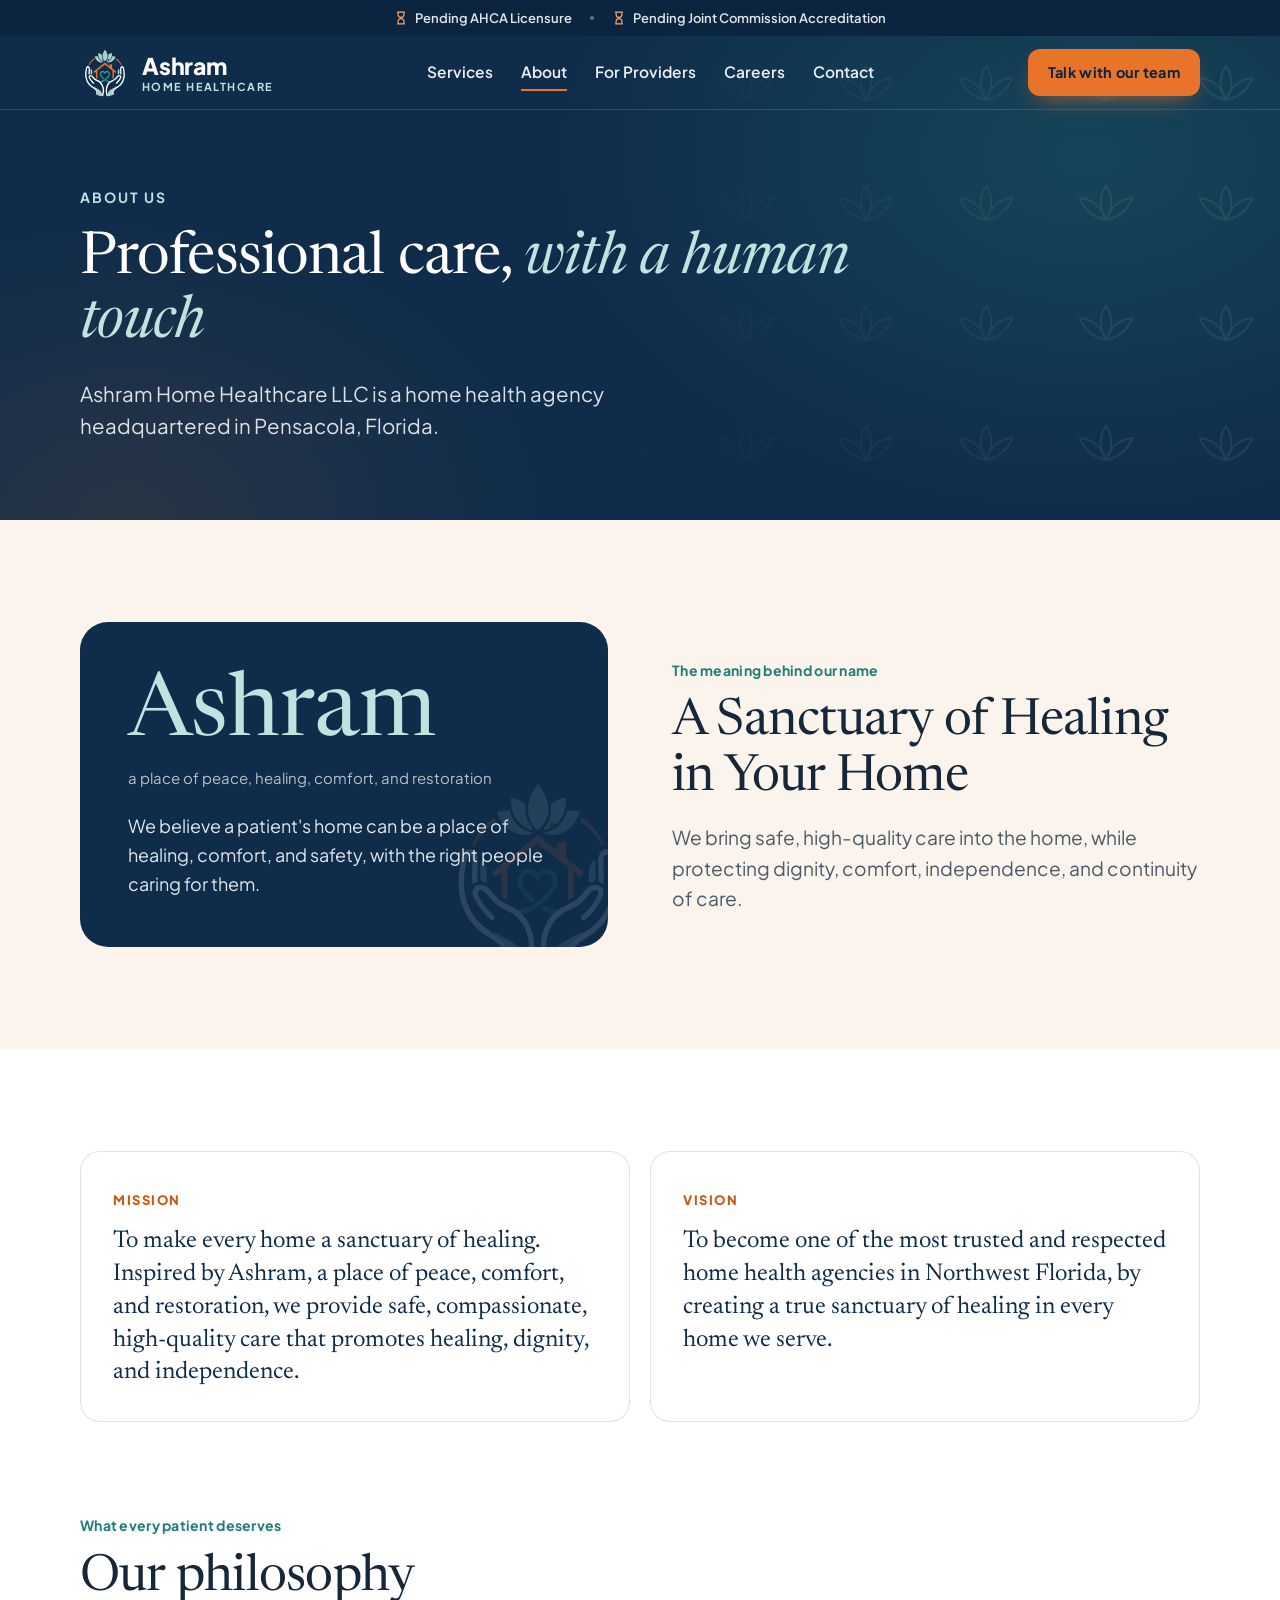
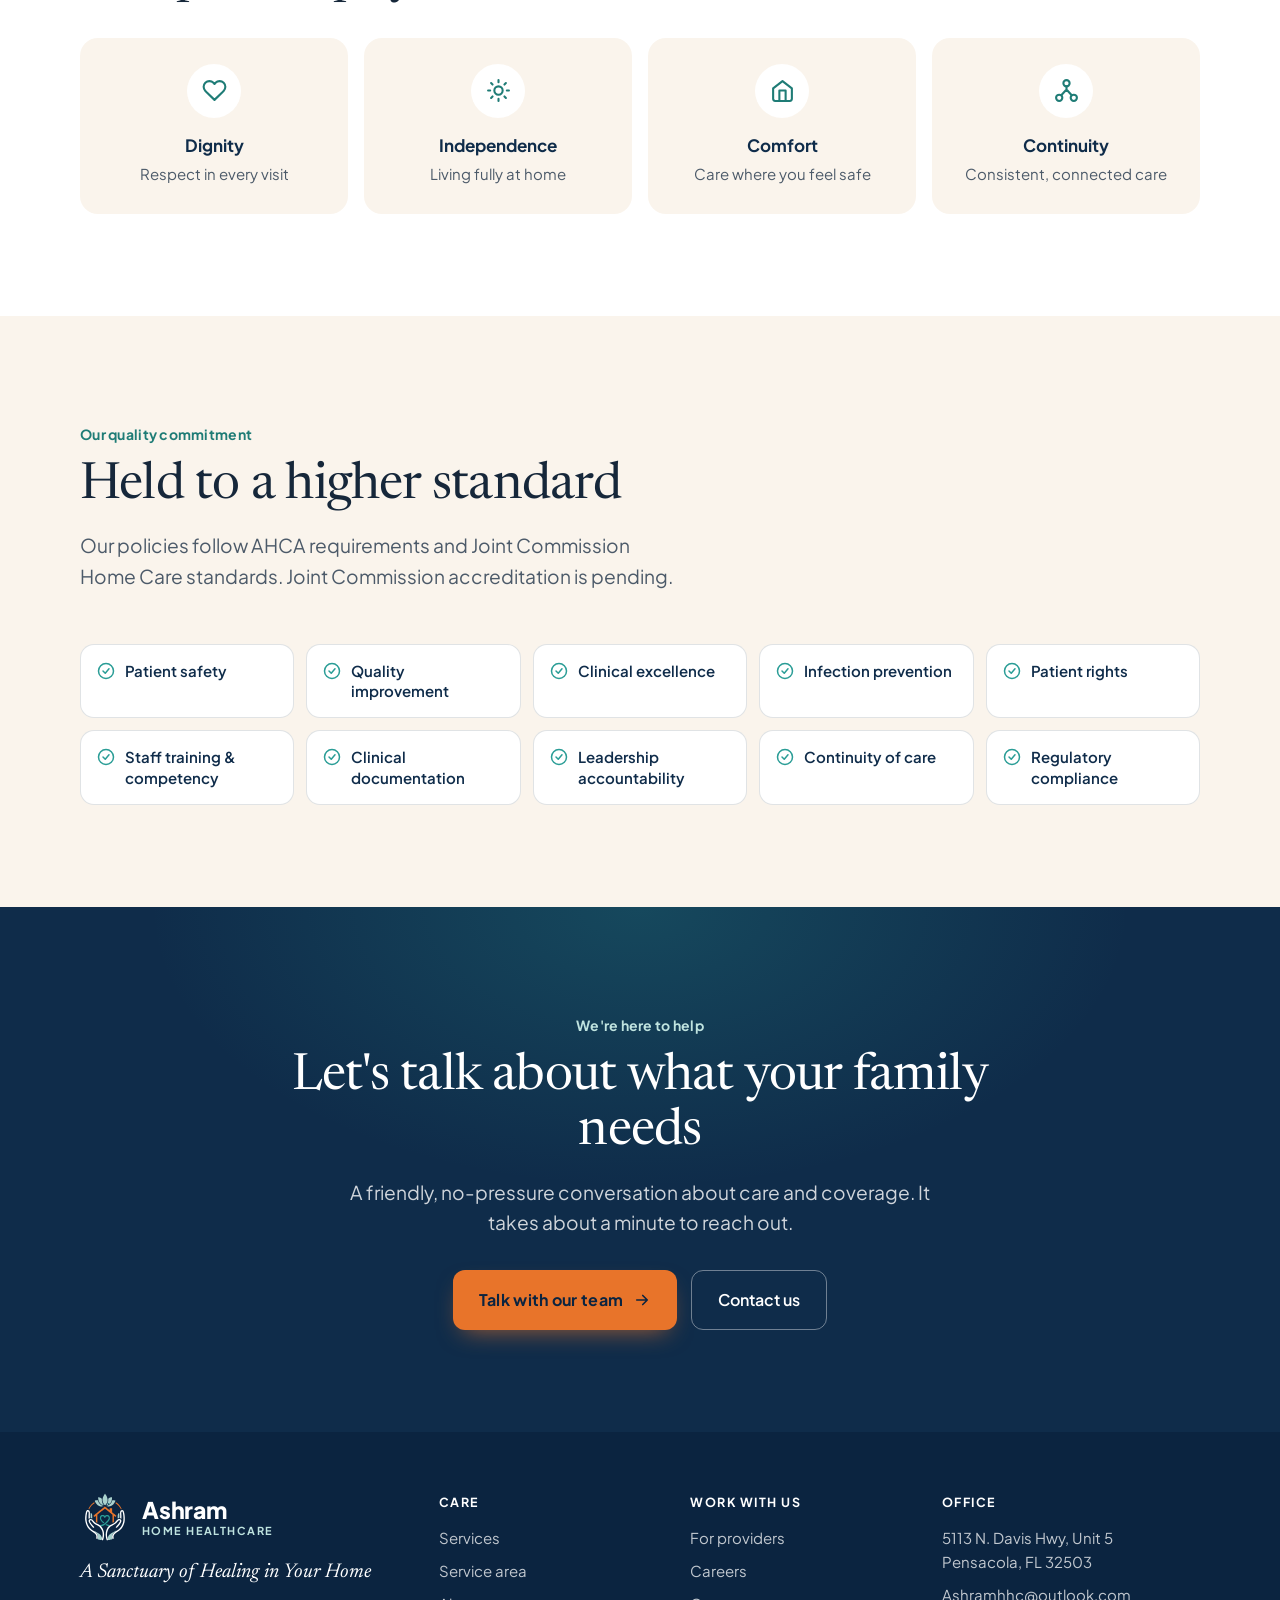
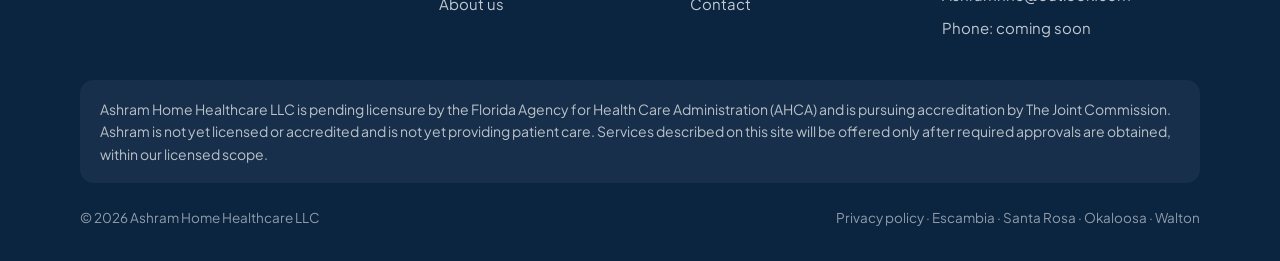
==== commit 2144b5c1: "Add files via upload" ====
--- a/about.html
+++ b/about.html
@@ -71,38 +71,8 @@
     <symbol id="i-map" viewBox="0 0 24 24"><g fill="none" stroke="currentColor" stroke-width="2" stroke-linecap="round" stroke-linejoin="round"><path d="M1 6v16l7-4 8 4 7-4V2l-7 4-8-4z"/><path d="M8 2v16M16 6v16"/></g></symbol>
     <symbol id="i-dollar" viewBox="0 0 24 24"><path fill="none" stroke="currentColor" stroke-width="2" stroke-linecap="round" stroke-linejoin="round" d="M12 1v22M17 5H9.5a3.5 3.5 0 0 0 0 7h5a3.5 3.5 0 0 1 0 7H6"/></symbol>
     <symbol id="i-plus" viewBox="0 0 24 24"><path fill="none" stroke="currentColor" stroke-width="2.6" stroke-linecap="round" d="M12 5v14M5 12h14"/></symbol>
-    <!-- Logo mark, rebuilt as vector from the Ashram logo -->
-    <symbol id="logo-mark" viewBox="0 0 200 200">
-      <!-- soft hand fill -->
-      <path fill="var(--handfill)" d="M92 190c-3-22-14-32-32-42-17-10-26-27-26-52 0-9 9-11 12-3l5 27c5 13 17 22 33 28z"/>
-      <path fill="var(--handfill)" d="M108 190c3-22 14-32 32-42 17-10 26-27 26-52 0-9-9-11-12-3l-5 27c-5 13-17 22-33 28z"/>
-      <!-- orange arcs -->
-      <path d="M33 78a72 72 0 0 1 34-40" fill="none" stroke="#E8742A" stroke-width="5" stroke-linecap="round"/>
-      <path d="M133 38a72 72 0 0 1 34 40" fill="none" stroke="#E8742A" stroke-width="5" stroke-linecap="round"/>
-      <!-- lotus -->
-      <g fill="#2A9D96">
-        <path opacity=".45" d="M100 56c-14-2-30-9-38-22 13-1 31 6 38 22z"/>
-        <path opacity=".45" d="M100 56c14-2 30-9 38-22-13-1-31 6-38 22z"/>
-        <path opacity=".7" d="M100 56c-9-6-18-18-18-32 10 5 17 17 18 32z"/>
-        <path opacity=".7" d="M100 56c9-6 18-18 18-32-10 5-17 17-18 32z"/>
-        <path d="M100 56c-7-9-9-24-0-38 9 14 7 29 0 38z"/>
-      </g>
-      <!-- house -->
-      <g fill="none" stroke="#E8742A" stroke-width="7" stroke-linecap="round" stroke-linejoin="round">
-        <path d="M60 100 100 66l40 34"/>
-        <path d="M124 80V70h8v17"/>
-        <path d="M72 92v34M128 92v34"/>
-      </g>
-      <!-- heart -->
-      <path d="M100 128c-15-11-22-20-19-29 3-8 14-9 19 0 5-9 16-8 19 0 3 9-4 18-19 29z" fill="none" stroke="#2A9D96" stroke-width="6" stroke-linejoin="round"/>
-      <!-- hands -->
-      <g fill="none" stroke="var(--hand)" stroke-width="7" stroke-linecap="round" stroke-linejoin="round">
-        <path d="M90 190c-2-20-12-31-30-41-17-10-26-27-26-52 0-12 12-12 13-2l4 30"/>
-        <path d="M54 118c9 11 24 18 40 20"/>
-        <path d="M110 190c2-20 12-31 30-41 17-10 26-27 26-52 0-12-12-12-13-2l-4 30"/>
-        <path d="M146 118c-9 11-24 18-40 20"/>
-      </g>
-    </symbol>
+    <!-- Logo mark: traced from the original Ashram logo -->
+    <symbol id="logo-mark" viewBox="0 0 390 445"><path fill-rule="evenodd" fill="#A9D1CD" d="M224.1 428.0C223.0 427.7 222.6 426.9 222.0 424.7C221.7 423.6 220.8 420.7 219.9 418.2C216.3 408.3 216.2 407.1 219.0 405.6C220.4 404.8 221.0 403.9 222.4 400.0C229.0 381.2 241.4 371.2 287.1 347.7C291.4 345.4 292.4 345.2 293.1 346.0C294.2 347.2 293.2 348.3 287.3 352.3C274.5 360.9 269.2 366.3 263.7 376.1C257.6 387.0 256.5 398.6 260.0 413.2C261.2 418.1 260.9 419.1 258.2 420.1C255.2 421.1 239.3 425.6 235.4 426.5C228.5 428.0 225.5 428.4 224.1 428.0ZM161.1 427.8C154.5 426.9 133.3 421.3 130.0 419.6C128.0 418.6 127.9 417.2 129.0 412.5C130.9 404.8 131.3 400.0 130.6 394.1C129.5 383.5 126.7 376.9 119.9 368.1C115.8 362.9 112.5 359.8 106.0 355.1C99.3 350.1 98.7 349.7 98.5 349.1C98.1 348.3 98.4 347.3 99.1 347.1C100.1 346.8 101.8 347.4 105.2 349.3C106.9 350.3 112.0 353.0 116.4 355.3C127.1 360.9 137.3 367.0 143.0 371.3C154.9 380.2 162.3 389.6 165.8 400.3C166.9 403.8 167.6 404.8 169.4 405.8C171.2 406.7 171.1 408.8 169.0 414.3C167.8 417.7 165.8 423.4 165.2 425.6C164.7 427.4 163.4 428.1 161.1 427.8ZM309.1 235.4C307.8 234.8 307.8 234.7 308.0 220.9C308.3 204.4 308.6 201.9 310.7 197.1C313.4 190.9 318.5 185.7 321.1 186.4C322.3 186.6 322.4 187.6 322.6 194.6C322.7 198.2 322.9 203.3 323.1 206.0C324.0 217.2 323.3 229.1 321.7 231.5C321.1 232.4 320.2 232.8 316.5 233.6C315.5 233.9 314.0 234.3 313.0 234.7C310.8 235.6 310.0 235.8 309.1 235.4ZM76.6 234.7C75.4 234.3 73.3 233.8 72.1 233.5C67.5 232.5 67.6 232.6 66.9 223.8C66.4 218.3 66.4 210.5 66.8 204.9C66.9 202.7 67.1 198.1 67.2 194.8C67.4 188.4 67.6 187.3 68.6 186.9C71.8 185.7 77.2 191.7 79.5 198.8C81.1 203.9 81.3 205.7 81.4 220.0C81.6 234.4 81.6 234.5 80.1 235.1C79.1 235.6 79.3 235.6 76.6 234.7ZM223.4 129.1C221.2 128.9 217.0 128.2 214.4 127.6C210.7 126.7 209.5 125.9 209.5 124.7C209.5 123.6 210.6 122.9 213.6 122.1C229.6 118.0 241.9 109.3 250.8 96.1C254.0 91.2 255.9 87.2 258.0 80.6C259.6 75.3 260.0 75.0 265.1 74.5C270.0 74.0 274.8 74.4 283.6 76.2C288.8 77.2 288.8 79.0 283.5 89.8C279.2 98.3 273.9 105.9 268.2 111.4C255.2 124.0 239.6 130.2 223.4 129.1ZM157.8 128.5C145.1 126.8 135.9 122.5 126.0 113.8C118.9 107.4 113.2 99.6 107.8 88.5C104.0 80.6 103.6 79.1 104.9 77.6C106.4 75.8 117.7 74.0 125.8 74.3C131.8 74.5 132.0 74.7 133.6 79.7C137.4 91.5 144.2 102.7 150.9 108.1C159.4 114.8 167.9 119.4 176.7 122.0C180.9 123.2 181.6 123.9 180.7 125.5C179.3 128.1 167.0 129.7 157.8 128.5ZM207.8 117.1C206.7 116.0 207.1 115.2 210.8 110.9C215.4 105.4 219.0 98.1 221.5 89.0C224.0 80.2 223.8 81.0 223.9 70.6C223.9 60.1 223.8 60.6 226.1 58.6C230.7 54.4 238.9 50.3 247.8 47.7C254.7 45.7 256.8 45.8 257.5 47.9C257.9 49.2 257.7 56.0 257.0 61.5C254.7 80.1 249.3 92.0 238.3 102.6C233.8 106.8 232.1 107.1 231.2 103.7C230.5 101.5 229.1 100.8 225.7 101.1C222.7 101.4 220.8 102.4 219.6 104.4C218.2 106.8 219.2 108.7 222.4 109.5C225.3 110.2 225.2 112.0 222.1 113.6C220.2 114.5 214.1 116.7 211.9 117.3C209.2 117.9 208.6 117.9 207.8 117.1ZM177.2 116.7C165.7 113.2 157.1 107.2 148.4 96.9C144.9 92.7 142.3 87.7 139.5 79.8C137.5 73.9 137.2 73.1 136.3 67.8C134.5 58.6 133.8 50.3 134.5 48.2C135.3 45.8 137.4 45.9 146.6 48.9C156.6 52.2 164.3 56.6 166.4 60.2L167.1 61.4L167.1 67.8C167.0 74.0 167.0 74.4 167.9 80.4C168.8 87.2 170.0 92.1 171.4 95.3C173.4 100.0 177.6 107.0 180.7 111.2C182.5 113.5 183.0 114.5 183.0 115.5C183.0 117.3 180.8 117.7 177.2 116.7ZM193.1 116.7C191.9 116.1 188.1 112.2 185.5 108.8C178.9 100.5 174.5 89.7 173.1 78.8C172.6 74.8 172.6 68.2 173.1 65.2C173.3 63.9 173.6 61.8 173.7 60.4C174.5 53.9 178.0 43.2 182.3 34.6C185.1 29.1 192.2 17.8 193.4 16.7C194.4 16.0 196.0 16.1 197.0 16.9C197.8 17.6 201.7 23.2 204.1 27.2C206.2 30.6 210.9 40.2 212.7 44.8C216.3 53.9 218.7 65.9 218.4 73.5C217.8 88.3 214.2 97.6 204.1 109.9C198.3 117.0 196.2 118.3 193.1 116.7Z"/><path fill-rule="evenodd" fill="#2A9D96" d="M159.6 304.3C159.2 304.0 158.2 303.1 157.4 302.3C156.6 301.4 155.0 300.0 153.9 299.2C149.4 295.8 149.4 295.3 153.6 294.5C170.8 291.1 181.8 285.7 197.8 272.9C207.8 264.9 213.4 259.1 220.1 250.2C226.1 242.3 228.1 237.2 228.1 230.4C228.0 220.5 219.2 212.9 210.5 215.3C204.4 217.0 200.0 221.4 198.0 227.8C197.0 230.9 196.4 231.5 194.0 231.5C191.9 231.5 191.4 231.1 190.4 228.5C186.6 218.5 178.6 213.1 170.8 215.3C165.0 216.9 161.3 221.3 160.1 228.3C159.1 234.2 160.8 239.8 166.4 248.1C170.2 253.9 178.4 262.8 185.7 269.1C188.3 271.4 188.8 272.2 188.2 272.9C187.7 273.5 182.0 277.5 181.1 277.9C179.9 278.4 179.7 278.2 175.7 274.6C165.1 264.9 155.6 253.0 152.1 245.0C149.4 238.8 148.5 229.3 150.1 223.4C152.4 214.8 158.4 208.1 166.3 205.3L168.9 204.4L174.0 204.4C178.8 204.4 179.2 204.4 181.3 205.1C185.5 206.4 189.3 208.7 192.3 212.0C193.8 213.5 194.1 213.6 195.5 212.1C198.8 208.7 203.3 206.0 207.7 204.8C211.3 203.8 217.3 203.8 220.6 204.8C234.9 209.2 241.8 223.0 238.0 239.5C235.1 252.2 222.9 267.6 204.0 282.3C202.8 283.2 200.8 284.9 199.4 286.0C196.4 288.4 186.4 295.2 182.9 297.1C178.4 299.6 170.9 302.4 164.5 304.0C161.1 304.9 160.6 304.9 159.6 304.3ZM225.5 304.1C217.1 302.0 213.2 300.6 205.6 296.9C199.3 293.8 198.5 293.0 199.9 291.6C201.1 290.5 206.8 286.2 207.5 286.0C208.3 285.6 208.7 285.7 213.8 288.1C221.0 291.4 227.3 293.4 234.4 294.6C238.4 295.4 238.6 295.9 235.6 298.2C234.7 298.9 232.8 300.5 231.5 301.7C228.2 304.8 228.2 304.8 225.5 304.1ZM223.2 109.8C220.5 109.6 217.8 108.0 217.8 106.6C217.8 105.9 221.2 102.1 222.6 101.3C223.8 100.5 227.0 100.6 231.4 101.4C232.4 101.6 232.4 102.5 231.2 105.0C230.1 107.5 229.7 108.2 228.1 109.3C227.1 110.1 227.1 110.0 223.2 109.8ZM168.6 108.9C167.6 107.9 167.7 107.5 168.8 106.5C170.6 104.8 171.5 104.2 172.4 104.5C172.8 104.6 173.6 104.8 174.1 104.9C175.4 105.2 175.7 105.7 175.3 107.0C174.7 109.0 173.9 109.4 171.3 109.4C169.3 109.4 169.0 109.4 168.6 108.9Z"/><path fill-rule="evenodd" fill="#E8742A" d="M262.1 273.6C261.8 273.2 261.7 270.0 261.8 237.9C261.8 209.9 261.7 202.5 261.5 201.9C261.1 201.1 258.7 199.0 253.2 194.9C251.1 193.3 248.7 191.3 247.9 190.6C247.1 189.9 244.7 188.0 242.6 186.5C240.6 185.0 237.7 182.7 236.1 181.4C234.6 180.1 231.6 177.8 229.5 176.1C227.4 174.5 224.4 172.1 222.8 170.8C221.1 169.5 218.5 167.4 217.0 166.1C214.0 163.8 206.1 157.5 198.8 151.7C196.1 149.6 194.2 148.2 193.9 148.2C193.3 148.2 192.4 148.9 181.9 157.4C179.3 159.4 176.6 161.6 175.9 162.1C175.2 162.6 173.1 164.3 171.2 165.9C169.4 167.4 167.1 169.2 166.2 169.9C164.4 171.3 157.2 177.1 152.4 181.0C150.6 182.5 147.4 185.0 145.4 186.6C143.3 188.2 139.8 191.0 137.6 192.8C135.4 194.6 132.3 197.1 130.8 198.3C129.3 199.5 127.9 200.7 127.6 201.1C127.3 201.6 127.2 205.3 127.2 237.0C127.1 274.1 127.1 273.5 126.0 273.5C125.5 273.5 118.3 269.7 116.0 268.2C115.3 267.8 114.7 267.2 114.5 266.8C114.4 266.3 114.2 257.7 114.2 239.7C114.1 211.7 114.2 212.5 113.0 212.5C112.8 212.5 112.4 212.7 112.2 212.9C111.3 214.0 101.4 221.6 100.5 221.9C100.2 222.0 99.7 221.9 99.4 221.6C98.8 221.2 93.9 215.0 93.0 213.4C92.2 212.0 92.6 211.4 95.8 208.7C97.4 207.4 99.8 205.4 101.1 204.2C102.5 203.1 105.7 200.4 108.2 198.4C110.8 196.3 114.3 193.5 116.0 192.0C117.7 190.5 120.9 187.9 123.1 186.1C125.3 184.4 128.7 181.6 130.6 180.0C132.6 178.4 138.0 174.0 142.6 170.1C147.3 166.3 152.0 162.5 153.0 161.7C154.0 160.8 157.7 157.8 161.2 155.0C164.8 152.2 169.2 148.7 171.1 147.1C173.1 145.6 175.4 143.7 176.4 143.0C177.3 142.2 179.3 140.7 180.6 139.5C182.0 138.4 184.2 136.6 185.6 135.5C187.0 134.5 188.9 133.0 189.9 132.2C192.4 130.2 193.5 129.5 194.3 129.5C195.1 129.5 197.0 130.9 203.7 136.4C209.2 141.0 210.7 142.2 214.2 145.0C219.9 149.4 224.2 152.9 225.8 154.3C227.7 156.0 235.3 162.0 235.5 162.0C235.6 162.0 235.9 161.8 236.1 161.6C236.5 161.2 236.5 161.0 236.6 151.8C236.6 146.3 236.6 146.3 237.2 145.6L237.8 145.0L247.5 145.0L257.2 145.0L257.7 145.6L258.2 146.2L258.2 163.2L258.2 180.2L258.8 181.0C259.1 181.5 261.2 183.3 263.5 185.1C265.8 186.9 271.0 191.1 275.1 194.4C279.2 197.7 283.9 201.4 285.5 202.7C292.4 208.3 295.7 211.1 296.0 212.0C296.3 212.8 295.7 213.8 292.4 217.9C288.6 222.4 288.3 222.6 285.9 220.7C283.0 218.5 278.0 214.5 277.1 213.7C276.4 213.1 275.7 212.8 275.4 212.8L274.9 212.9L274.8 240.0C274.6 266.2 274.6 267.2 274.2 267.7C273.4 268.6 263.6 274.0 262.9 274.0C262.7 274.0 262.4 273.8 262.1 273.6ZM50.7 153.0C48.4 152.2 48.1 151.7 48.6 149.9C49.3 147.9 54.2 137.9 56.4 134.4C66.9 116.8 79.5 103.3 94.8 93.0C98.7 90.4 98.5 90.4 100.8 95.0C103.2 99.6 103.3 99.2 98.6 102.3C80.7 114.2 65.8 130.7 56.7 148.7C53.8 154.3 53.9 154.3 50.7 153.0ZM337.2 153.1C336.7 152.8 336.1 151.9 335.0 149.7C329.4 138.5 319.9 125.9 310.3 116.9C304.6 111.4 297.2 105.4 292.7 102.6C290.1 100.9 288.8 99.7 288.8 99.1C288.8 98.7 291.8 92.6 292.5 91.9C293.4 90.8 294.5 91.4 302.8 98.0C317.8 109.9 330.1 125.2 338.8 142.6C340.8 146.7 342.5 150.4 342.5 150.8C342.5 151.7 342.0 152.2 340.8 152.5C340.2 152.6 339.3 152.9 338.8 153.1C338.0 153.4 337.8 153.4 337.2 153.1Z"/><path fill-rule="evenodd" fill="var(--hand, #17426E)" d="M172.2 429.6C171.1 429.4 169.2 429.1 168.1 428.9C166.6 428.7 165.9 428.5 165.5 428.1L165.0 427.6L165.7 425.1C166.1 423.7 167.2 420.5 168.1 418.0C176.7 394.2 177.1 367.8 169.3 344.8C165.3 333.1 157.9 321.3 149.1 312.7C142.1 305.9 137.6 303.0 123.9 296.1C118.2 293.3 112.0 290.1 110.2 289.0C101.1 283.5 94.6 277.3 83.6 263.8C75.9 254.3 73.0 252.0 68.5 251.8C65.9 251.7 64.7 252.0 63.2 253.1C61.9 254.1 60.7 256.1 60.8 257.4C60.8 262.4 70.9 279.8 81.2 292.3C83.5 295.1 89.5 301.3 92.5 304.0C98.4 309.3 99.2 310.5 98.9 313.4C98.7 316.5 96.5 318.4 93.2 318.4C90.5 318.4 89.9 317.9 82.9 310.9C74.5 302.5 68.6 295.3 62.1 285.6C50.2 267.9 47.8 261.1 50.1 252.0C51.0 248.6 51.7 247.2 54.1 244.9C60.9 238.1 71.8 237.8 81.1 244.1C84.6 246.4 87.5 249.4 94.1 257.6C100.5 265.6 107.0 271.9 113.1 276.0C115.9 277.9 123.1 281.8 130.8 285.6C137.9 289.1 142.1 291.4 145.2 293.4C146.1 294.0 147.5 294.7 148.2 295.1C149.0 295.5 150.4 296.4 151.2 297.1C152.1 297.8 153.4 298.8 154.0 299.2C155.7 300.5 158.9 303.7 160.1 305.2C160.6 306.0 162.1 307.8 163.4 309.2C171.3 318.3 177.6 330.2 181.9 343.8C186.7 358.7 188.2 378.8 185.9 396.5C184.6 405.8 183.2 412.0 179.8 422.1C176.9 430.7 177.2 430.4 172.2 429.6ZM210.7 429.4C209.3 427.9 205.2 414.8 203.4 405.8C200.1 389.1 199.9 374.2 202.9 357.0C205.9 339.4 215.3 319.5 225.8 308.1C226.8 307.0 228.0 305.6 228.4 305.0C229.8 302.9 236.8 296.9 239.2 295.6C239.6 295.4 241.2 294.5 242.7 293.5C245.6 291.6 252.4 288.1 256.9 286.1C265.7 282.3 275.6 276.7 280.7 272.7C284.9 269.4 291.9 262.0 297.9 254.6C303.6 247.5 307.1 244.3 311.5 242.1C321.4 237.2 333.0 239.6 338.3 247.8C340.2 250.8 341.3 256.2 340.7 260.0C339.5 269.1 328.9 286.8 315.3 302.5C312.1 306.3 301.0 316.9 299.5 317.6C295.3 319.7 290.8 317.3 290.8 313.0C290.8 310.1 291.5 308.8 295.0 306.1C305.1 297.9 315.9 284.5 323.8 270.1C328.4 261.7 329.4 259.6 329.4 257.6C329.4 252.1 323.1 249.8 316.8 253.0C313.9 254.4 312.6 255.8 305.2 265.2C292.2 281.5 283.7 287.9 262.2 297.7C254.4 301.3 251.9 302.7 247.5 305.7C234.1 315.0 224.3 328.9 218.4 347.0C216.4 353.2 215.8 355.6 214.8 361.0C214.1 364.8 213.8 367.0 213.0 374.3C212.7 377.3 212.7 385.3 213.0 387.4C213.1 388.2 213.6 391.9 214.0 395.5C214.9 402.6 216.5 409.9 218.3 415.0C221.4 423.5 222.5 427.3 222.1 427.9C221.9 428.2 221.5 428.5 221.2 428.6C220.7 428.7 219.4 428.9 215.8 429.5C212.3 430.0 211.3 430.0 210.7 429.4ZM262.1 417.5C261.2 416.7 259.7 411.1 258.7 404.7C256.4 389.5 263.0 372.7 275.5 361.6C279.9 357.7 288.8 351.4 298.0 345.6C314.2 335.5 329.7 321.3 337.9 309.0C349.1 292.2 355.6 275.3 358.1 256.6C360.1 242.0 359.9 225.0 357.6 206.9C355.5 190.1 353.2 179.0 351.2 175.5C350.4 174.1 348.6 172.7 347.4 172.8C344.7 172.8 341.9 176.3 340.8 181.0C340.2 183.9 340.2 193.7 341.0 202.6C341.5 208.8 341.5 210.8 341.4 218.8C341.3 225.6 340.8 236.6 340.5 237.4C340.4 237.6 339.7 238.3 339.5 238.3C339.4 238.3 338.8 237.9 338.3 237.4C336.8 236.0 334.5 234.7 332.1 233.8C329.3 232.7 329.2 232.4 329.3 229.7C330.1 217.8 330.1 210.8 329.3 201.1C328.8 194.0 328.6 186.2 329.0 182.6C330.2 171.4 334.7 164.2 342.2 161.6C344.9 160.6 349.4 160.6 352.2 161.5C360.8 164.3 364.5 172.2 368.0 195.6C371.5 219.2 372.4 240.7 370.5 256.0C369.6 263.0 369.4 264.3 368.2 270.1C366.6 277.7 362.2 290.3 358.4 298.1C350.5 314.1 344.4 323.0 333.6 334.0C325.2 342.5 315.7 350.0 304.6 356.8C300.7 359.1 287.8 367.8 286.0 369.2C279.2 374.6 274.2 381.7 272.3 388.6C270.3 395.7 270.4 400.3 272.5 409.1C273.8 414.4 274.2 413.8 267.0 416.6C263.2 418.1 262.7 418.1 262.1 417.5ZM121.1 415.9C118.5 414.9 116.7 414.1 116.3 413.6L115.6 413.0L116.6 409.2C117.1 407.1 117.6 404.8 117.7 404.0C118.8 398.8 118.0 391.5 115.9 386.0C111.8 375.5 105.4 369.4 85.1 356.7C74.5 350.0 65.1 342.6 57.0 334.5C50.2 327.6 46.7 323.3 41.5 315.4C29.5 297.1 21.4 274.4 19.0 252.4C17.5 238.7 18.3 217.8 20.8 202.0C22.6 190.3 24.5 181.6 26.4 175.1C29.3 165.4 34.6 160.8 43.0 160.9C52.5 161.0 58.2 167.1 60.6 179.6C61.1 182.3 61.1 192.2 60.6 201.1C60.1 209.4 60.2 223.2 60.9 228.5C61.3 232.5 61.3 232.6 59.1 233.5C56.5 234.5 53.4 236.2 51.9 237.3C50.4 238.4 49.7 238.6 49.4 237.8C48.2 234.8 48.0 207.7 49.1 198.9C49.6 194.7 49.5 181.5 48.9 179.5C47.0 172.6 42.3 170.7 39.0 175.3C37.7 177.1 35.9 184.2 34.0 195.2C32.8 202.6 32.6 204.0 31.7 211.4C29.7 229.8 29.9 245.5 32.4 259.5C36.2 281.6 46.7 303.7 61.0 320.0C65.2 324.7 65.3 324.8 74.7 332.9C78.9 336.5 87.4 342.7 95.4 348.1C109.5 357.6 114.0 361.3 119.2 367.8C126.1 376.4 128.8 382.9 130.1 393.3C130.9 399.6 130.4 405.2 128.5 412.7C127.1 418.3 127.3 418.2 121.1 415.9Z"/></symbol>
   </defs>
 </svg>
 <header class="header" id="header">
--- a/styles.css
+++ b/styles.css
@@ -185,6 +185,8 @@
 
 /* Area + map */
 .area{display:grid;grid-template-columns:.85fr 1.15fr;gap:clamp(32px,5vw,64px);align-items:center}
+.hero-grid>*,.area>*,.cost>*,.two-col>*,.contact-grid>*,.sits>*,.why>*,.steps>*{min-width:0}
+.mini-check input{width:100%}
 .county-list{display:grid;grid-template-columns:1fr 1fr;gap:10px;margin-top:24px}
 .county-list div{display:flex;align-items:center;gap:10px;background:#fff;border:1px solid var(--line);border-radius:14px;padding:13px 15px;font-weight:700;color:var(--navy-800)}
 .county-list svg{width:18px;height:18px;color:var(--teal-500)}
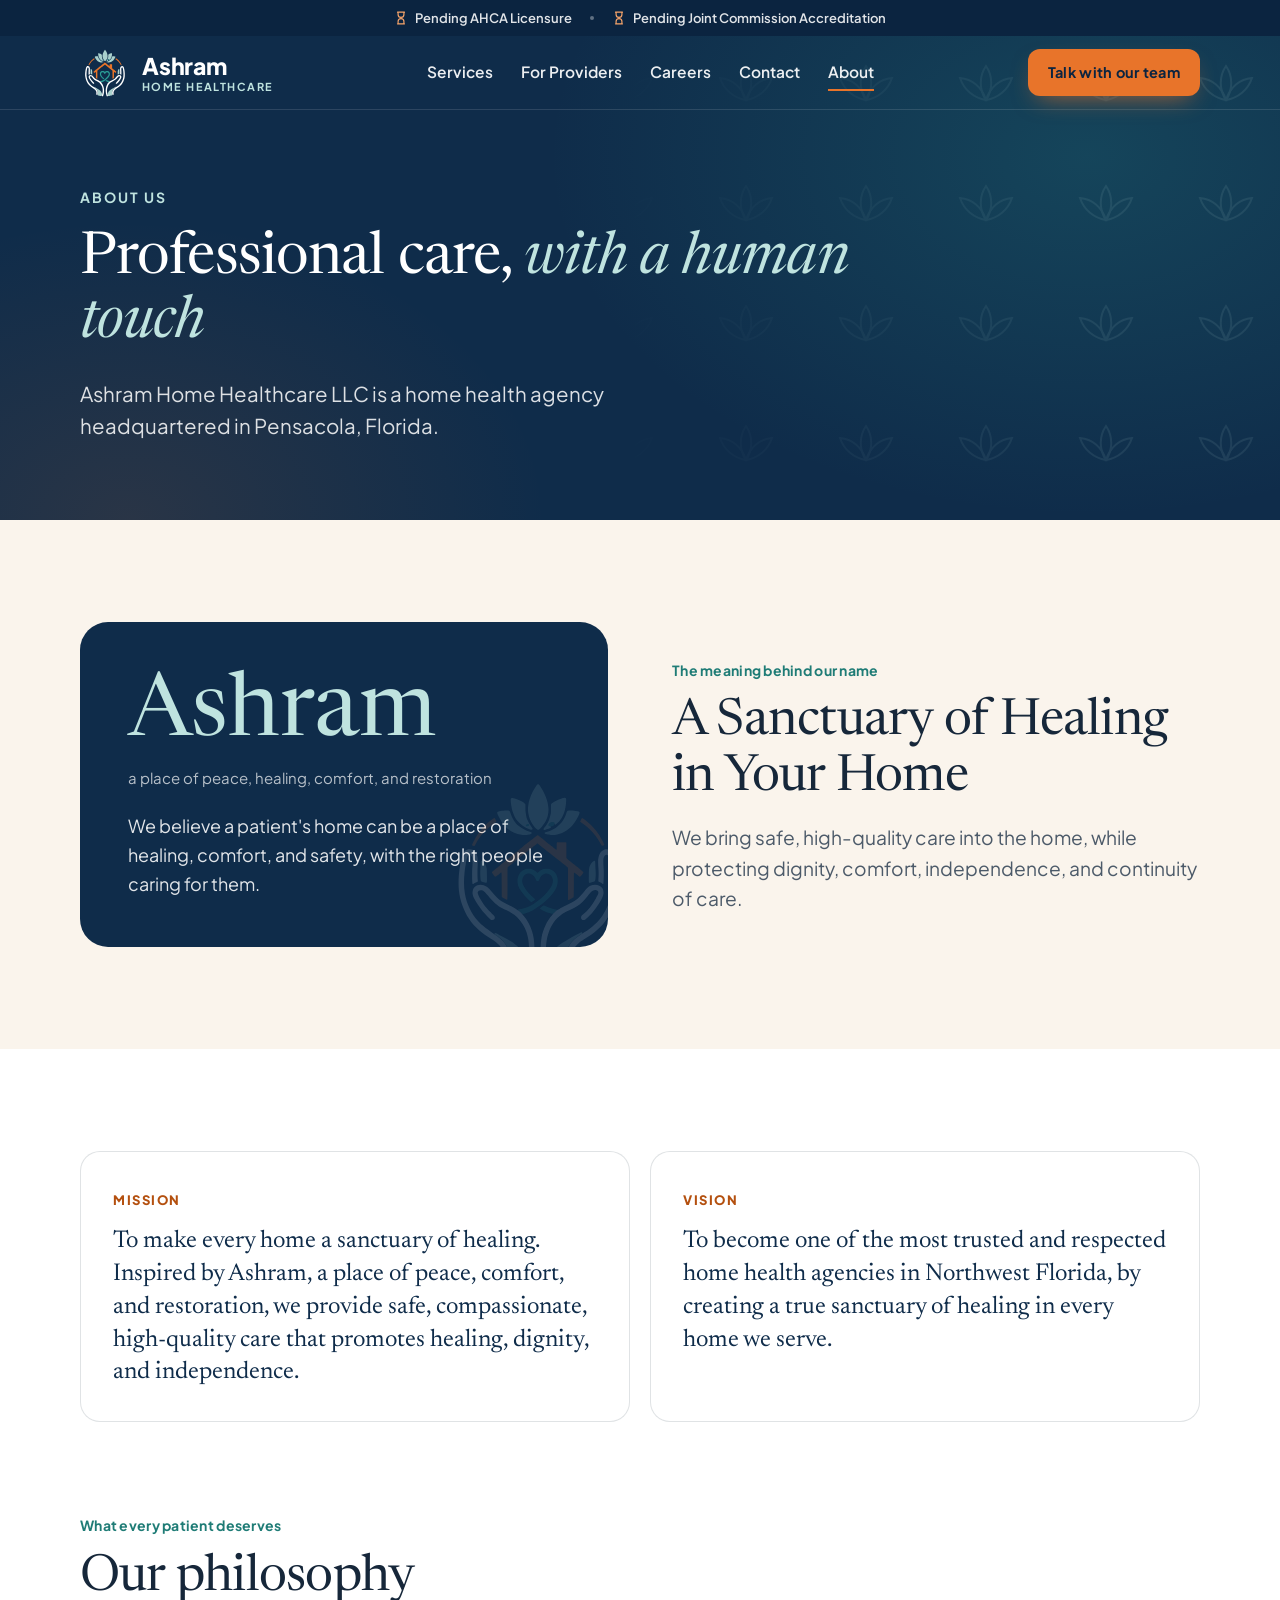
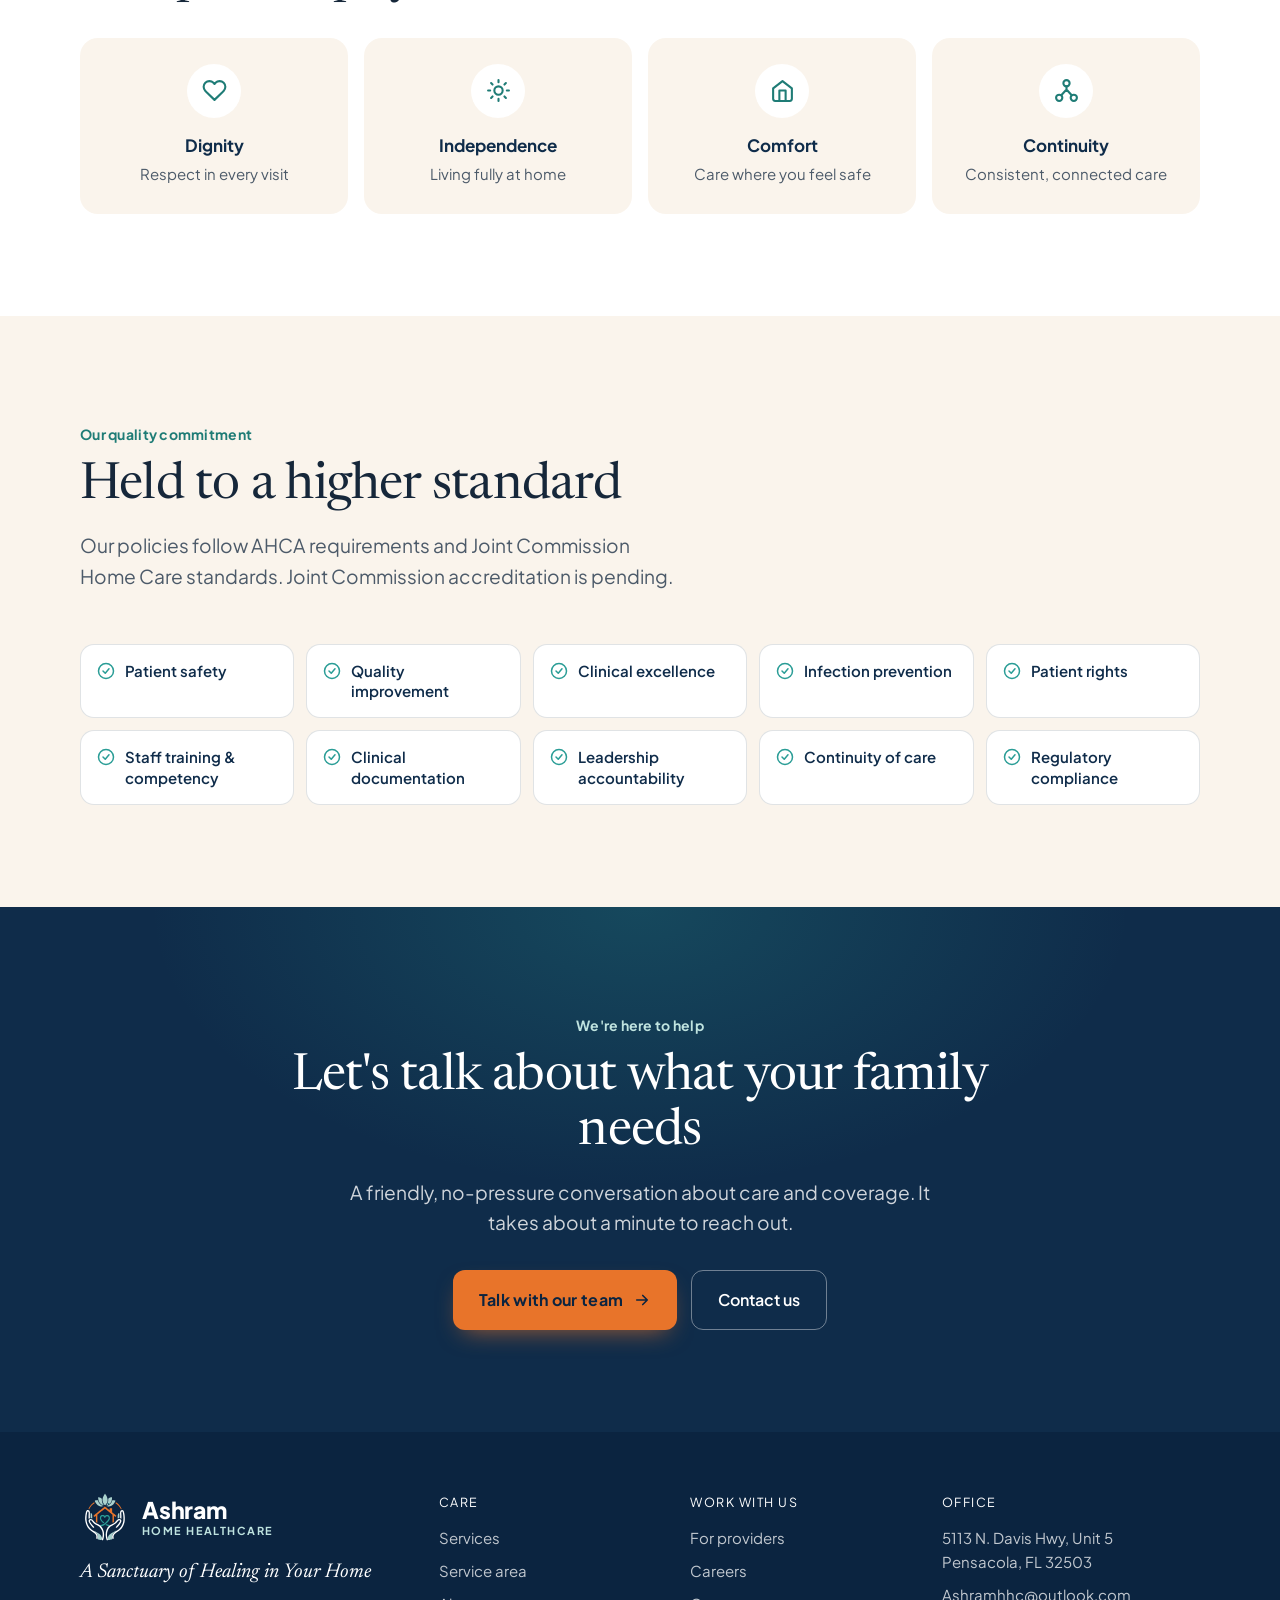
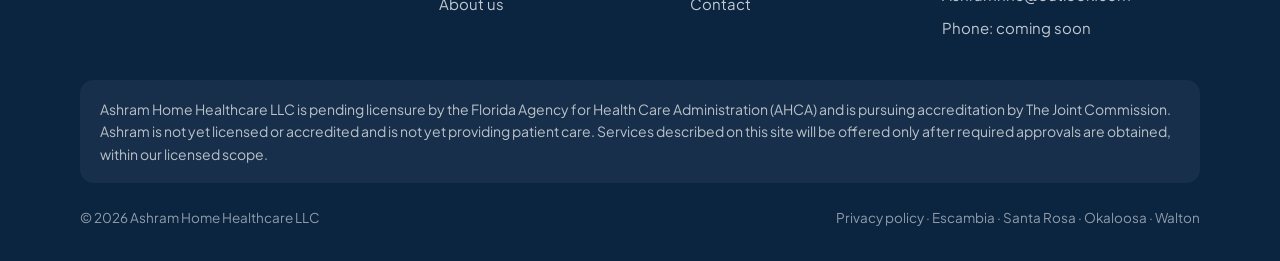
==== commit a57903e4: "Add files via upload" ====
--- a/about.html
+++ b/about.html
@@ -76,10 +76,10 @@
   </defs>
 </svg>
 <header class="header" id="header">
-  <div class="statusbar if-pending" role="note">
-    <span><svg><use href="#i-hourglass"/></svg>Pending AHCA Licensure</span>
-    <i class="sep"></i>
-    <span><svg><use href="#i-hourglass"/></svg>Pending Joint Commission Accreditation</span>
+  <div class="statusbar if-any-pending" role="note">
+    <span class="if-pending"><svg><use href="#i-hourglass"/></svg>Pending AHCA Licensure</span>
+    <i class="sep if-pending if-jc-pending"></i>
+    <span class="if-jc-pending"><svg><use href="#i-hourglass"/></svg>Pending Joint Commission Accreditation</span>
   </div>
   <div class="header-row">
     <div class="wrap">
@@ -89,13 +89,13 @@
       </a>
       <nav class="nav" aria-label="Main">
         <a href="services.html">Services</a>
-        <a href="about.html" aria-current="page">About</a>
         <a href="referrals.html">For Providers</a>
         <a href="careers.html">Careers</a>
         <a href="contact.html">Contact</a>
+        <a href="about.html" aria-current="page">About</a>
       </nav>
       <div class="header-cta">
-        <a class="header-phone if-phone" data-phone-link href="#"><svg><use href="#i-phone"/></svg><span data-phone></span></a>
+        <a class="btn btn-call if-phone" data-phone-link href="#"><svg><use href="#i-phone"/></svg>Call us now</a>
         <button class="btn btn-primary" data-open="family">Talk with our team</button>
         <button class="menu-btn" id="menuBtn" aria-label="Open menu" aria-expanded="false" aria-controls="mobileNav">
           <svg viewBox="0 0 24 24" fill="none" stroke="currentColor" stroke-width="2.2" stroke-linecap="round"><path d="M4 7h16M4 12h16M4 17h16"/></svg>
@@ -108,10 +108,10 @@
   <button class="mobile-close" id="menuClose" aria-label="Close menu"><svg viewBox="0 0 24 24" fill="none" stroke="currentColor" stroke-width="2.2" stroke-linecap="round"><path d="M6 6l12 12M18 6 6 18"/></svg></button>
   <a href="index.html">Home</a>
   <a href="services.html">Services</a>
-  <a href="about.html">About</a>
   <a href="referrals.html">For Providers</a>
   <a href="careers.html">Careers</a>
   <a href="contact.html">Contact</a>
+  <a href="about.html">About</a>
   <button class="btn btn-primary" data-open="family">Talk with our team</button>
 </nav>
 <main id="main">
@@ -158,7 +158,7 @@
 <section class="section bg-cream">
   <div class="wrap">
     <div class="section-head reveal"><span class="eyebrow">Our quality commitment</span><h2>Held to a higher standard</h2>
-      <p class="lede">Our policies follow AHCA requirements and Joint Commission Home Care standards.<span class="if-pending"> Joint Commission accreditation is pending.</span></p></div>
+      <p class="lede">Our policies follow AHCA requirements and Joint Commission Home Care standards.<span class="if-jc-pending"> Joint Commission accreditation is pending.</span></p></div>
     <div class="quality">
       <div class="q-item reveal"><svg><use href="#i-check-circle"/></svg>Patient safety</div><div class="q-item reveal"><svg><use href="#i-check-circle"/></svg>Quality improvement</div><div class="q-item reveal"><svg><use href="#i-check-circle"/></svg>Clinical excellence</div><div class="q-item reveal"><svg><use href="#i-check-circle"/></svg>Infection prevention</div><div class="q-item reveal"><svg><use href="#i-check-circle"/></svg>Patient rights</div><div class="q-item reveal"><svg><use href="#i-check-circle"/></svg>Staff training &amp; competency</div><div class="q-item reveal"><svg><use href="#i-check-circle"/></svg>Clinical documentation</div><div class="q-item reveal"><svg><use href="#i-check-circle"/></svg>Leadership accountability</div><div class="q-item reveal"><svg><use href="#i-check-circle"/></svg>Continuity of care</div><div class="q-item reveal"><svg><use href="#i-check-circle"/></svg>Regulatory compliance</div>
     </div>
@@ -187,11 +187,12 @@
         </a>
         <p style="font-family:var(--serif);font-style:italic;font-size:20px;color:#fff">A Sanctuary of Healing in Your Home</p>
       </div>
-      <div><h4>Care</h4><ul><li><a href="services.html">Services</a></li><li><a href="index.html#area">Service area</a></li><li><a href="about.html">About us</a></li></ul></div>
-      <div><h4>Work with us</h4><ul><li><a href="referrals.html">For providers</a></li><li><a href="careers.html">Careers</a></li><li><a href="contact.html">Contact</a></li></ul></div>
-      <div><h4>Office</h4><ul><li>5113 N. Davis Hwy, Unit 5<br>Pensacola, FL 32503</li><li><a data-email href="#"></a></li><li class="if-phone">Phone: <a data-phone-link href="#"><span data-phone></span></a></li><li class="if-fax">Fax: <span data-fax></span></li><li class="if-no-phone">Phone: coming soon</li></ul></div>
+      <div><p class="fh">Care</p><ul><li><a href="services.html">Services</a></li><li><a href="index.html#area">Service area</a></li><li><a href="about.html">About us</a></li></ul></div>
+      <div><p class="fh">Work with us</p><ul><li><a href="referrals.html">For providers</a></li><li><a href="careers.html">Careers</a></li><li><a href="contact.html">Contact</a></li></ul></div>
+      <div><p class="fh">Office</p><ul><li>5113 N. Davis Hwy, Unit 5<br>Pensacola, FL 32503</li><li><a data-email href="mailto:Ashramhhc@outlook.com">Ashramhhc@outlook.com</a></li><li class="if-phone">Phone: <a data-phone-link href="#"><span data-phone></span></a></li><li class="if-fax">Fax: <span data-fax></span></li><li class="if-no-phone">Phone: coming soon</li></ul></div>
     </div>
     <p class="disclaimer if-pending">Ashram Home Healthcare LLC is pending licensure by the Florida Agency for Health Care Administration (AHCA) and is pursuing accreditation by The Joint Commission. Ashram is not yet licensed or accredited and is not yet providing patient care. Services described on this site will be offered only after required approvals are obtained, within our licensed scope.</p>
+    <p class="disclaimer if-jc-only if-jc-pending">Ashram Home Healthcare LLC is pursuing accreditation by The Joint Commission and is not yet accredited.</p>
     <div class="footer-bottom">
       <span>&copy; <span id="yr">2026</span> Ashram Home Healthcare LLC</span>
       <span><a href="privacy.html">Privacy policy</a> &middot; Escambia &middot; Santa Rosa &middot; Okaloosa &middot; Walton</span>
@@ -199,7 +200,7 @@
   </div>
 </footer>
 <div class="call-bar" id="callBar">
-  <a class="c1 if-phone" data-phone-link href="#"><svg><use href="#i-phone"/></svg>Call</a>
+  <a class="c1 if-phone" data-phone-link href="#"><svg><use href="#i-phone"/></svg>Call now</a>
   <a class="c1 if-no-phone" href="contact.html"><svg><use href="#i-mail"/></svg>Contact</a>
   <button class="c2" data-open="family">Talk with our team</button>
 </div>
--- a/styles.css
+++ b/styles.css
@@ -2,7 +2,7 @@
 :root{
   --navy-900:#0B2440;--navy-800:#0F2C4A;--navy-700:#17426E;
   --teal-600:#1F7C76;--teal-500:#2A9D96;--teal-200:#BFE3DF;--teal-100:#E3F2EF;
-  --orange-600:#C95A16;--orange-500:#E8742A;--orange-100:#FCE9DB;
+  --orange-600:#B4500F;--orange-500:#E8742A;--orange-100:#FCE9DB;
   --cream:#FAF4EC;--cream-2:#F3EAE0;--sand:#EADFD2;
   --ink:#16273A;--muted:#4C5A69;--line:rgba(22,39,58,.13);
   --radius-lg:28px;--radius-md:20px;
@@ -12,7 +12,7 @@
   --sans:"Plus Jakarta Sans",system-ui,-apple-system,"Segoe UI",sans-serif;
   --wrap:1200px;--bar-h:36px;--row-h:74px;--header-h:110px;
 }
-html.licensed{--bar-h:0px;--header-h:74px}
+html.licensed.accredited{--bar-h:0px;--header-h:74px}
 *,*::before,*::after{box-sizing:border-box}
 html{-webkit-text-size-adjust:100%;scroll-behavior:smooth;scroll-padding-top:calc(var(--header-h) + 16px)}
 body{margin:0;font-family:var(--sans);font-size:18px;line-height:1.6;color:var(--ink);background:var(--cream);-webkit-font-smoothing:antialiased;-webkit-tap-highlight-color:transparent;overflow-x:hidden}
@@ -28,6 +28,11 @@
 
 /* Licensed / pending switch */
 html.licensed .if-pending,html:not(.licensed) .if-open{display:none!important}
+html.accredited .if-jc-pending{display:none!important}
+html.licensed.accredited .if-any-pending{display:none!important}
+html:not(.licensed) .if-jc-only{display:none!important}
+/* Fade-in only when the script is confirmed running, so content never stays hidden */
+html:not(.js-ready) .reveal{opacity:1!important;transform:none!important}
 html:not(.has-phone) .if-phone,html.has-phone .if-no-phone{display:none!important}
 html:not(.has-fax) .if-fax,html.has-fax .if-no-fax{display:none!important}
 
@@ -124,14 +129,10 @@
 .emblem-core::before{inset:-9%}
 .emblem-core::after{inset:-20%;border-style:solid;border-color:rgba(191,227,223,.12)}
 .emblem-core .logo{width:56%;height:56%}
-.float-chip{position:absolute;display:inline-flex;align-items:center;gap:10px;background:var(--cream);color:var(--navy-800);border-radius:999px;padding:10px 16px 10px 10px;font-weight:700;font-size:14.5px;box-shadow:0 18px 40px -16px rgba(0,0,0,.55);animation:bob 6s ease-in-out infinite;white-space:nowrap}
+.float-chip{position:absolute;left:50%;top:50%;transform:translate(-50%,-50%);display:inline-flex;align-items:center;gap:10px;background:var(--cream);color:var(--navy-800);border-radius:999px;padding:10px 16px 10px 10px;font-weight:700;font-size:14.5px;box-shadow:0 18px 40px -16px rgba(0,0,0,.55);white-space:nowrap;text-decoration:none;transition:background .2s,box-shadow .2s;will-change:left,top;z-index:2}
+.float-chip:hover,.float-chip:focus-visible{background:#fff;box-shadow:0 0 0 3px var(--orange-500),0 18px 40px -16px rgba(0,0,0,.55)}
 .float-chip i{width:32px;height:32px;border-radius:50%;background:var(--teal-100);color:var(--teal-600);display:grid;place-items:center;font-style:normal}
 .float-chip i svg{width:17px;height:17px}
-.float-chip.c1{top:6%;left:-2%}
-.float-chip.c2{top:26%;right:-6%;animation-delay:-1.5s}
-.float-chip.c3{bottom:20%;left:-8%;animation-delay:-3s}
-.float-chip.c4{bottom:4%;right:4%;animation-delay:-4.5s}
-@keyframes bob{0%,100%{transform:translateY(0)}50%{transform:translateY(-8px)}}
 
 /* Situation cards */
 .sits{display:grid;grid-template-columns:repeat(3,1fr);gap:18px}
@@ -239,13 +240,13 @@
 .svc .si{width:56px;height:56px;border-radius:16px;background:var(--teal-100);color:var(--teal-600);display:grid;place-items:center;flex-shrink:0;transition:background .3s,color .3s}
 .svc[open] .si{background:var(--navy-700);color:#fff}
 .svc .si svg{width:27px;height:27px}
-.svc summary strong{display:block;font-family:var(--serif);font-weight:400;font-size:clamp(22px,2vw,27px);color:var(--navy-800);line-height:1.2}
+.svc summary strong,.svc summary .svc-title{margin:0;letter-spacing:-.01em;display:block;font-family:var(--serif);font-weight:400;font-size:clamp(22px,2vw,27px);color:var(--navy-800);line-height:1.2}
 .svc summary span{display:block;font-size:16px;color:var(--muted);margin-top:2px}
 .svc .plus{margin-left:auto;width:34px;height:34px;border-radius:50%;background:var(--cream-2);display:grid;place-items:center;flex-shrink:0;transition:transform .3s,background .3s}
 .svc .plus svg{width:16px;height:16px;color:var(--navy-700)}
 .svc[open] .plus{transform:rotate(45deg);background:var(--teal-200)}
 .svc-body{padding:0 26px 26px 102px;display:grid;grid-template-columns:1fr 1fr;gap:24px}
-.svc-body h4{margin:0 0 8px;font-size:13px;letter-spacing:.08em;text-transform:uppercase;color:var(--orange-600)}
+.svc-body h3{font-family:var(--sans);font-weight:800;line-height:1.4;margin:0 0 8px;font-size:13px;letter-spacing:.08em;text-transform:uppercase;color:var(--orange-600)}
 .svc-body p{font-size:16px;color:var(--muted)}
 .svc-body ul{list-style:none;padding:0;margin:0;display:grid;gap:8px;font-size:16px}
 .svc-body li{display:flex;gap:10px;align-items:flex-start}
@@ -303,7 +304,7 @@
 .info strong{display:block;font-size:17px;color:var(--navy-800);line-height:1.4;margin-top:2px}
 .info a.go{color:var(--orange-600);font-weight:700;font-size:15px;text-decoration:none}
 .form-card{background:#fff;border:1px solid var(--line);border-radius:var(--radius-lg);padding:clamp(24px,3.5vw,40px);box-shadow:var(--shadow-card)}
-.form-card h3{font-size:30px}
+.form-card .form-title{font-size:30px}
 .form-card > p,.form-inner > p{color:var(--muted);font-size:16px;margin-top:6px}
 .field{display:flex;flex-direction:column;gap:7px;margin-top:16px}
 .field label{font-size:14.5px;font-weight:700;color:var(--navy-800)}
@@ -335,7 +336,7 @@
 .footer{background:var(--navy-900);color:rgba(255,255,255,.75);padding:60px 0 calc(32px + env(safe-area-inset-bottom));font-size:15px}
 .footer-grid{display:grid;grid-template-columns:1.5fr 1fr 1fr 1.2fr;gap:36px}
 .footer .brand{margin-bottom:14px}
-.footer h4{font-size:12.5px;letter-spacing:.12em;text-transform:uppercase;color:#fff;margin:0 0 14px}
+.footer .fh{font-size:12.5px;letter-spacing:.12em;text-transform:uppercase;color:#fff;margin:0 0 14px}
 .footer ul{list-style:none;padding:0;margin:0;display:grid;gap:9px}
 .footer a{text-decoration:none}
 .footer a:hover{color:#fff}
@@ -424,7 +425,8 @@
 @media (max-width:640px){
   body{font-size:17px}
   :root{--row-h:66px;--bar-h:46px;--header-h:112px}
-  html.licensed{--bar-h:0px;--header-h:66px}
+  html.licensed.accredited{--bar-h:0px;--header-h:66px}
+  html.licensed:not(.accredited){--bar-h:30px;--header-h:96px}
   .statusbar{font-size:12px;flex-direction:column;gap:1px;line-height:1.3;white-space:normal}
   .statusbar .sep{display:none}
   .brand svg{width:42px;height:42px}
@@ -433,9 +435,6 @@
   .sits,.steps,.steps.four,.quality,.role-cards,.county-list,.why{grid-template-columns:1fr}
   .hero-actions .btn,.final-actions .btn{width:100%}
   .emblem{width:min(100%,330px)}
-  .float-chip{font-size:13px;padding:8px 12px 8px 8px}
-  .float-chip i{width:26px;height:26px}
-  .float-chip.c2{right:-2%}.float-chip.c3{left:-2%}
   .footer-grid{grid-template-columns:1fr}
   .svc summary{padding:20px;gap:14px}
   .svc .si{width:46px;height:46px}
@@ -449,6 +448,59 @@
   .flow-foot{padding:14px 20px calc(16px + env(safe-area-inset-bottom))}
   .choices{grid-template-columns:1fr}
   .city-label{display:none}
+  .map-legend{position:static;background:#fff;border-radius:0;border-top:1px solid var(--line);padding:10px 14px}
   .sits-foot{flex-direction:column;align-items:flex-start}
 }
 @media (max-width:380px){.brand-sub{display:none}}
+
+/* ---- tap targets & small fixes ---- */
+.info a.go,.info strong a,.rc strong a{display:inline-flex;align-items:center;min-height:44px}
+.text-link{min-height:44px}
+.form-error{display:none;margin-top:14px;padding:14px 16px;border-radius:12px;background:var(--orange-100);color:var(--navy-800);font-size:15px}
+.form-error.show{display:block}
+.form-error a{color:var(--orange-600);font-weight:700}
+@media (max-width:640px){
+  .brand-sub{font-size:10.5px}
+  .hero-main .emblem{display:none}
+  .hero-main{padding-bottom:56px}
+  .sit{display:grid;grid-template-columns:44px minmax(0,1fr);column-gap:14px;row-gap:4px;padding:18px;align-items:start}
+  .sit .si{grid-row:span 3;width:44px;height:44px;border-radius:13px}
+  .sit .si svg{width:22px;height:22px}
+  .sit strong{font-size:20px}
+  .sit p{font-size:15px}
+  .sit .tag{padding-top:2px}
+  .sits{gap:12px}
+  .why-item{display:grid;grid-template-columns:44px minmax(0,1fr);column-gap:14px;padding:18px}
+  .why-item .wi{grid-row:span 2;width:44px;height:44px;margin:0}
+  .why-item span{margin-top:2px}
+  .why{gap:12px}
+  .county-list{grid-template-columns:1fr 1fr}
+  .county-list div{padding:12px;font-size:15px}
+  .st{padding:20px}
+  .st::before{margin-bottom:10px}
+}
+
+/* ---- Call us now, 24/7 band, mobile service chips ---- */
+.btn-call{background:transparent;color:#fff;border:1.5px solid rgba(255,255,255,.45);padding:11px 18px!important}
+.btn-call:hover{background:rgba(255,255,255,.1)}
+.header.is-solid .btn-call{color:var(--navy-700);border-color:var(--navy-700)}
+.btn-lg{padding:19px 30px;font-size:17px}
+.band247{background:#175E59;color:#fff}
+.band247 .eyebrow{color:var(--teal-100)}
+.band247 .lede{color:rgba(255,255,255,.9)}
+.band247-in{display:grid;grid-template-columns:1.2fr .8fr;gap:clamp(28px,5vw,64px);align-items:center}
+.band247-in>*{min-width:0}
+.band247-cta{display:flex;flex-direction:column;align-items:flex-start;gap:12px}
+.band247 .call-num{font-family:var(--serif);font-size:26px;color:#fff}
+.band247 .if-no-phone.call-num{font-family:var(--sans);font-size:15px;color:rgba(255,255,255,.8)}
+.hero-chips{display:none}
+.chip-sm{display:inline-flex;align-items:center;min-height:40px;padding:8px 14px;border-radius:999px;border:1.5px solid rgba(191,227,223,.4);color:#fff;font-size:14.5px;font-weight:600;text-decoration:none}
+.chip-sm:hover{background:rgba(255,255,255,.08)}
+.file-field input[type=file]{padding:12px;background:var(--cream)}
+.file-hint{font-size:13.5px;color:var(--muted)}
+@media (max-width:1180px){.header-cta .btn-call{display:none}}
+@media (max-width:960px){.band247-in{grid-template-columns:1fr}}
+@media (max-width:640px){
+  .hero-chips{display:flex;flex-wrap:wrap;gap:8px;margin-top:22px}
+  .band247-cta .btn{width:100%}
+}
